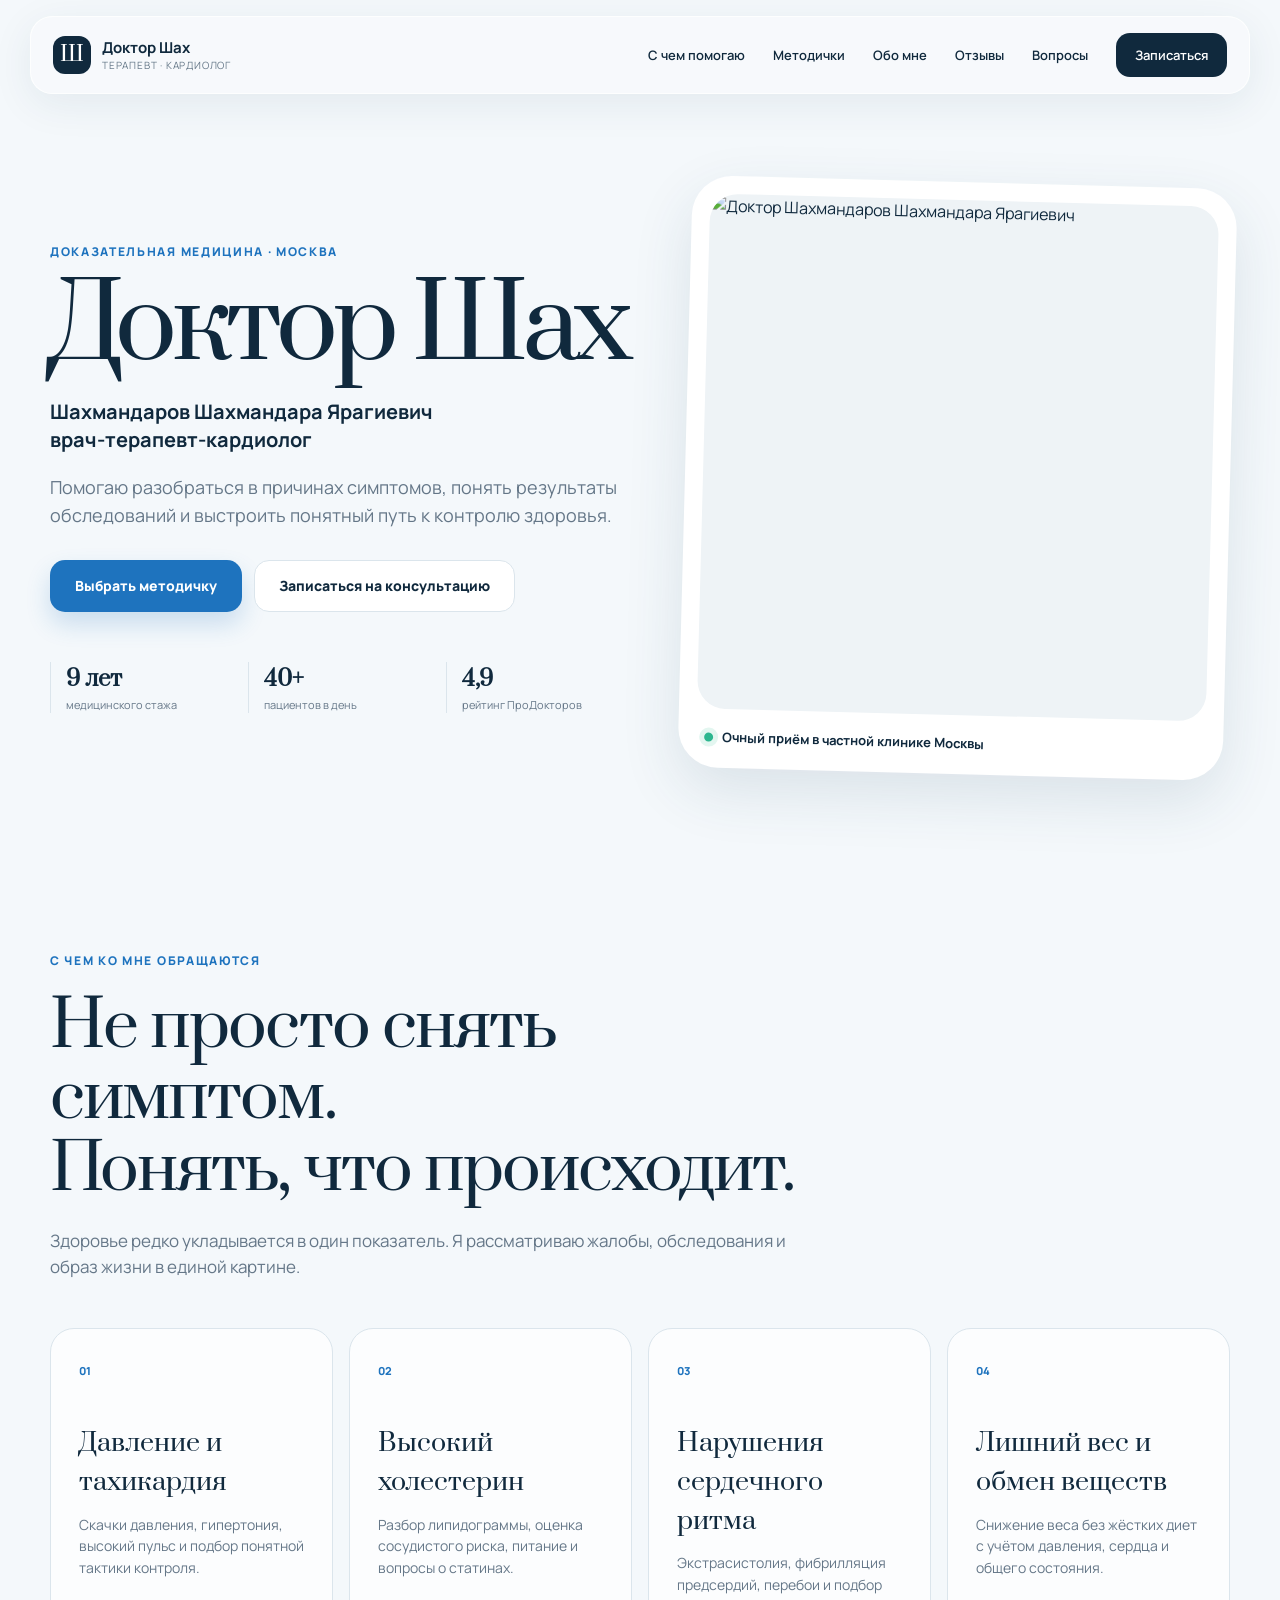
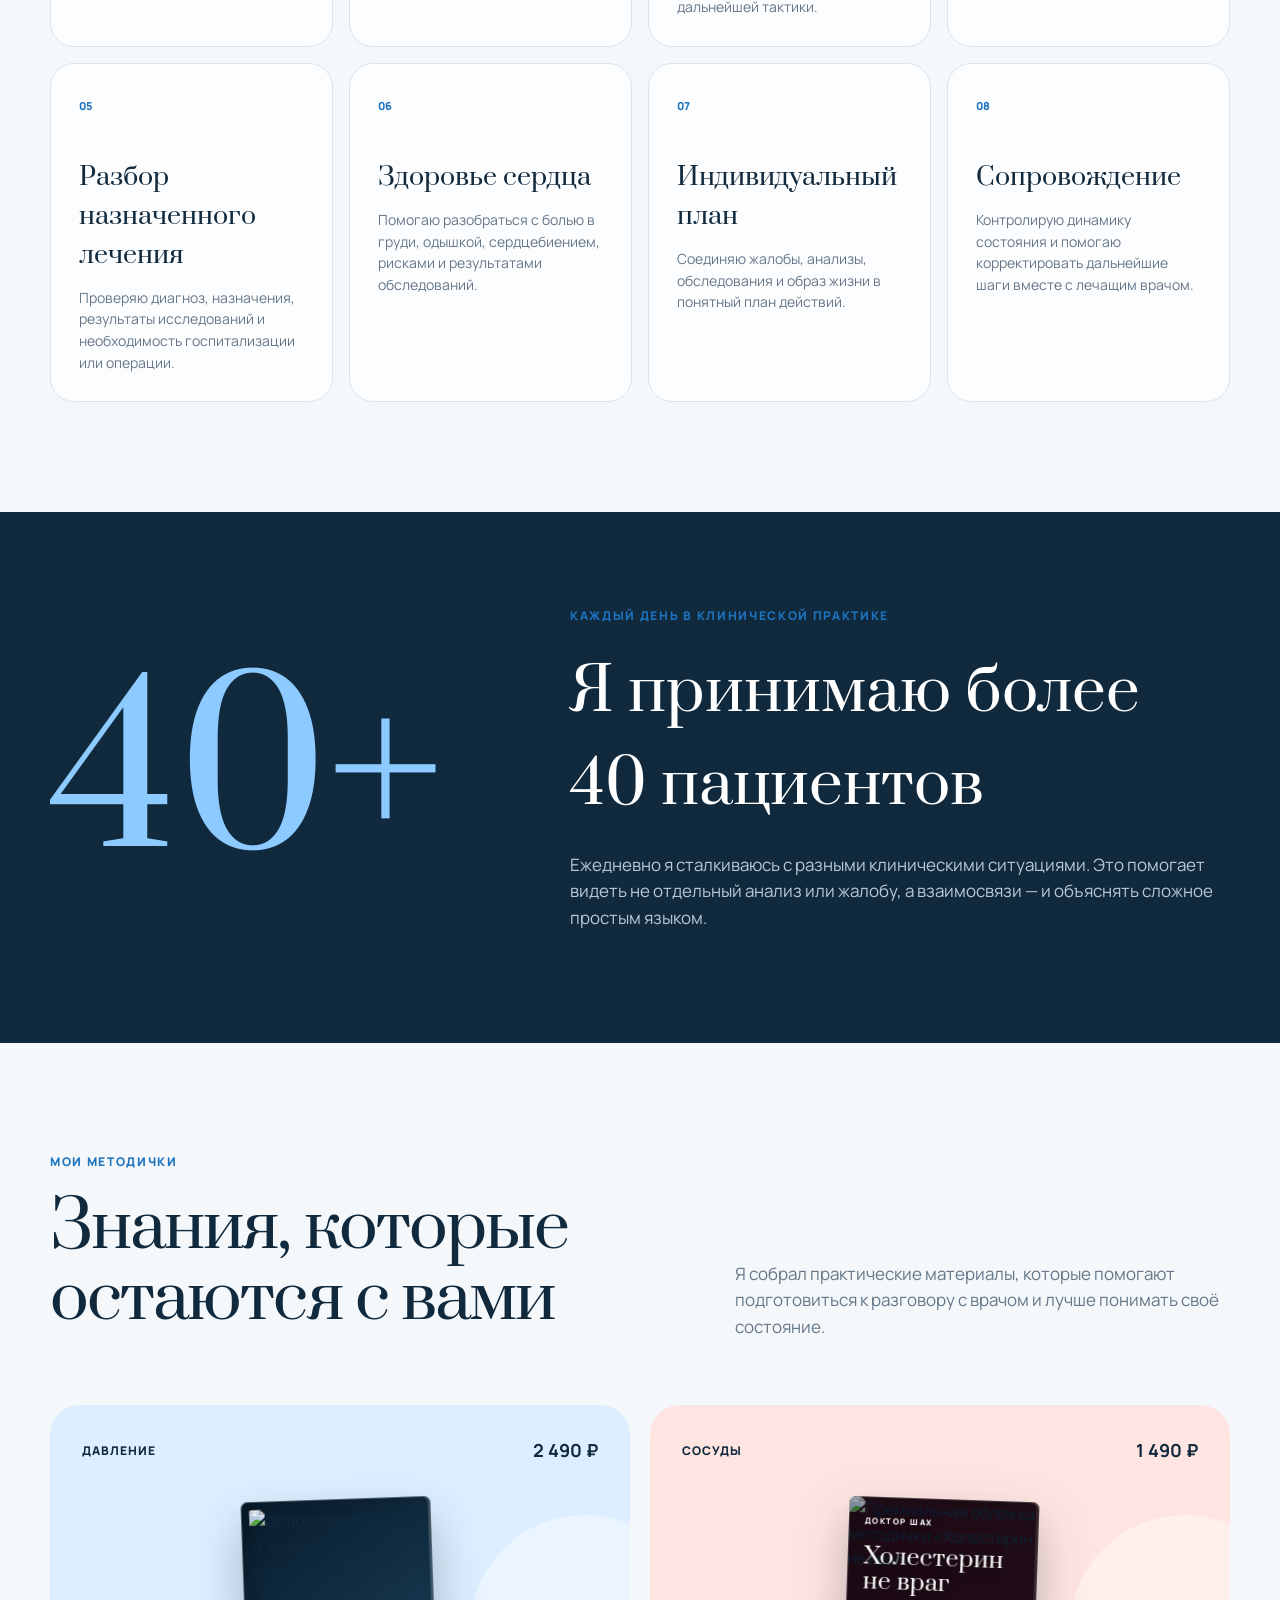
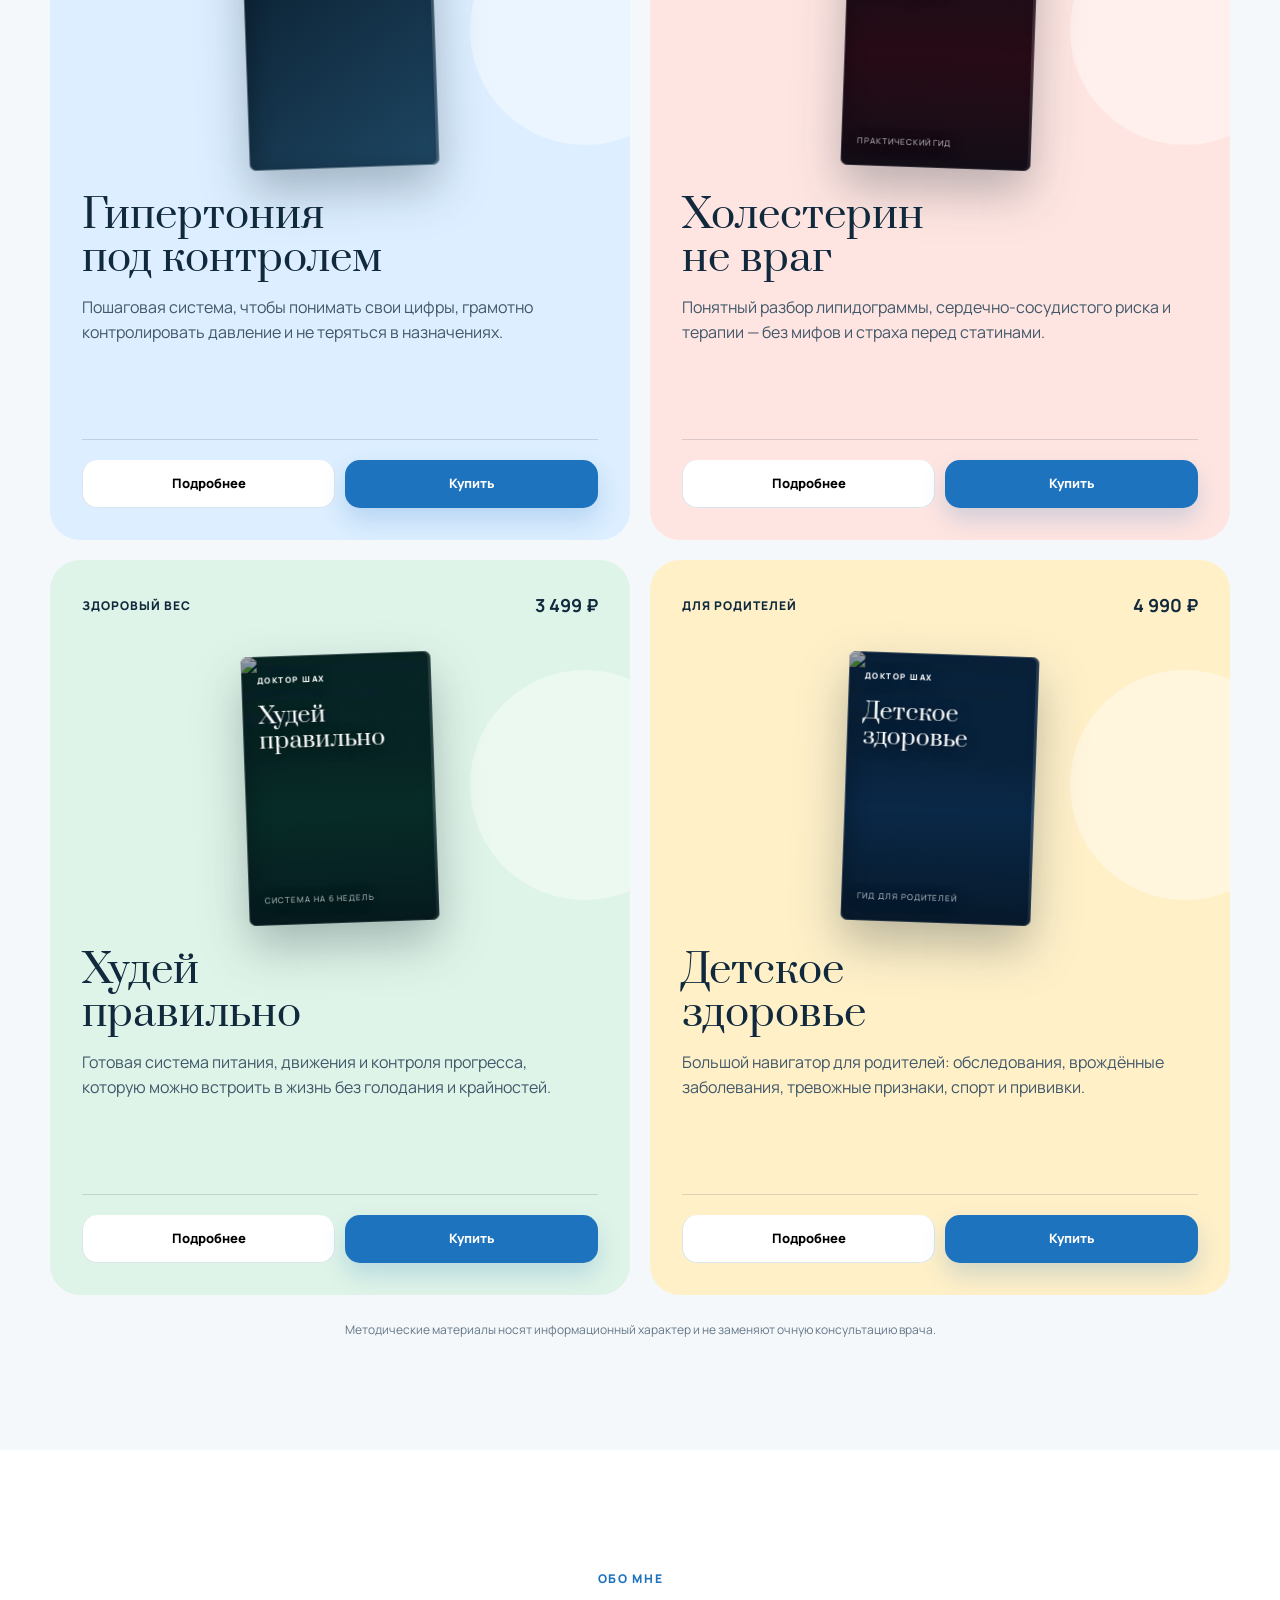
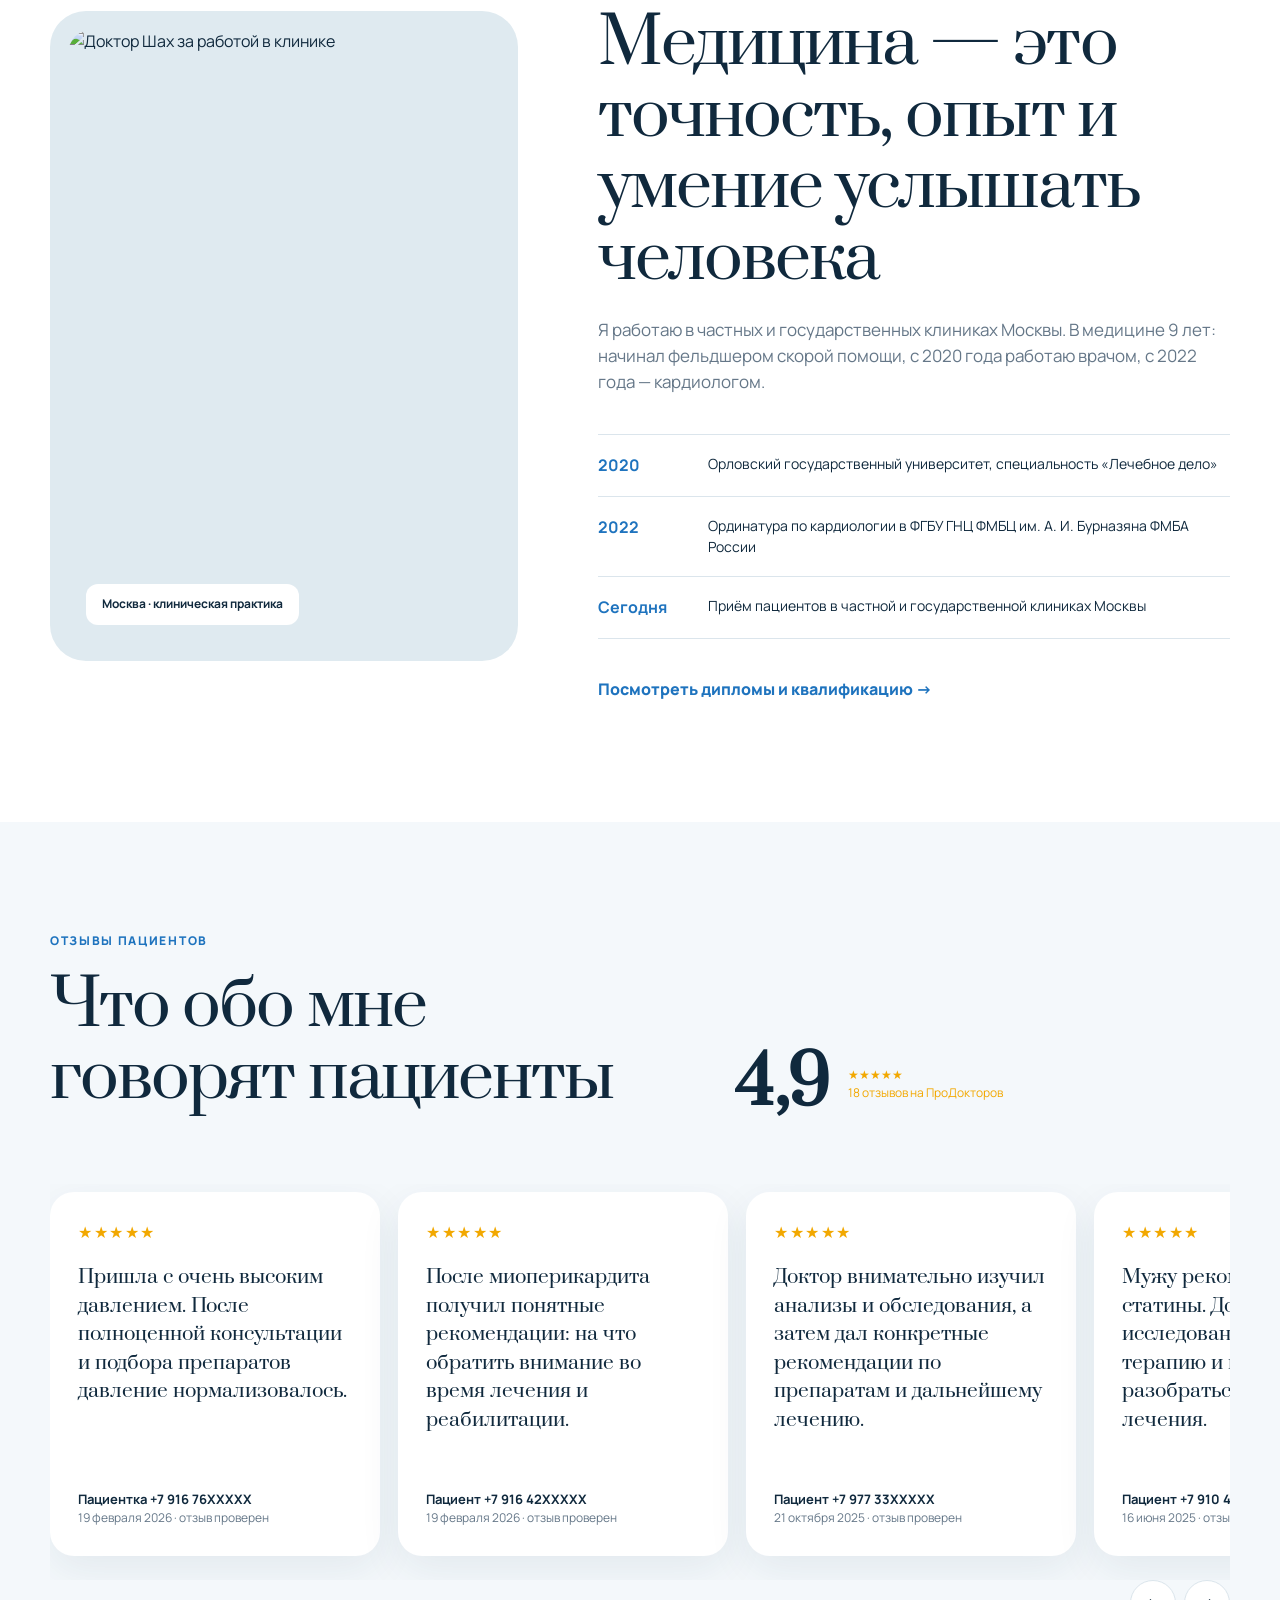
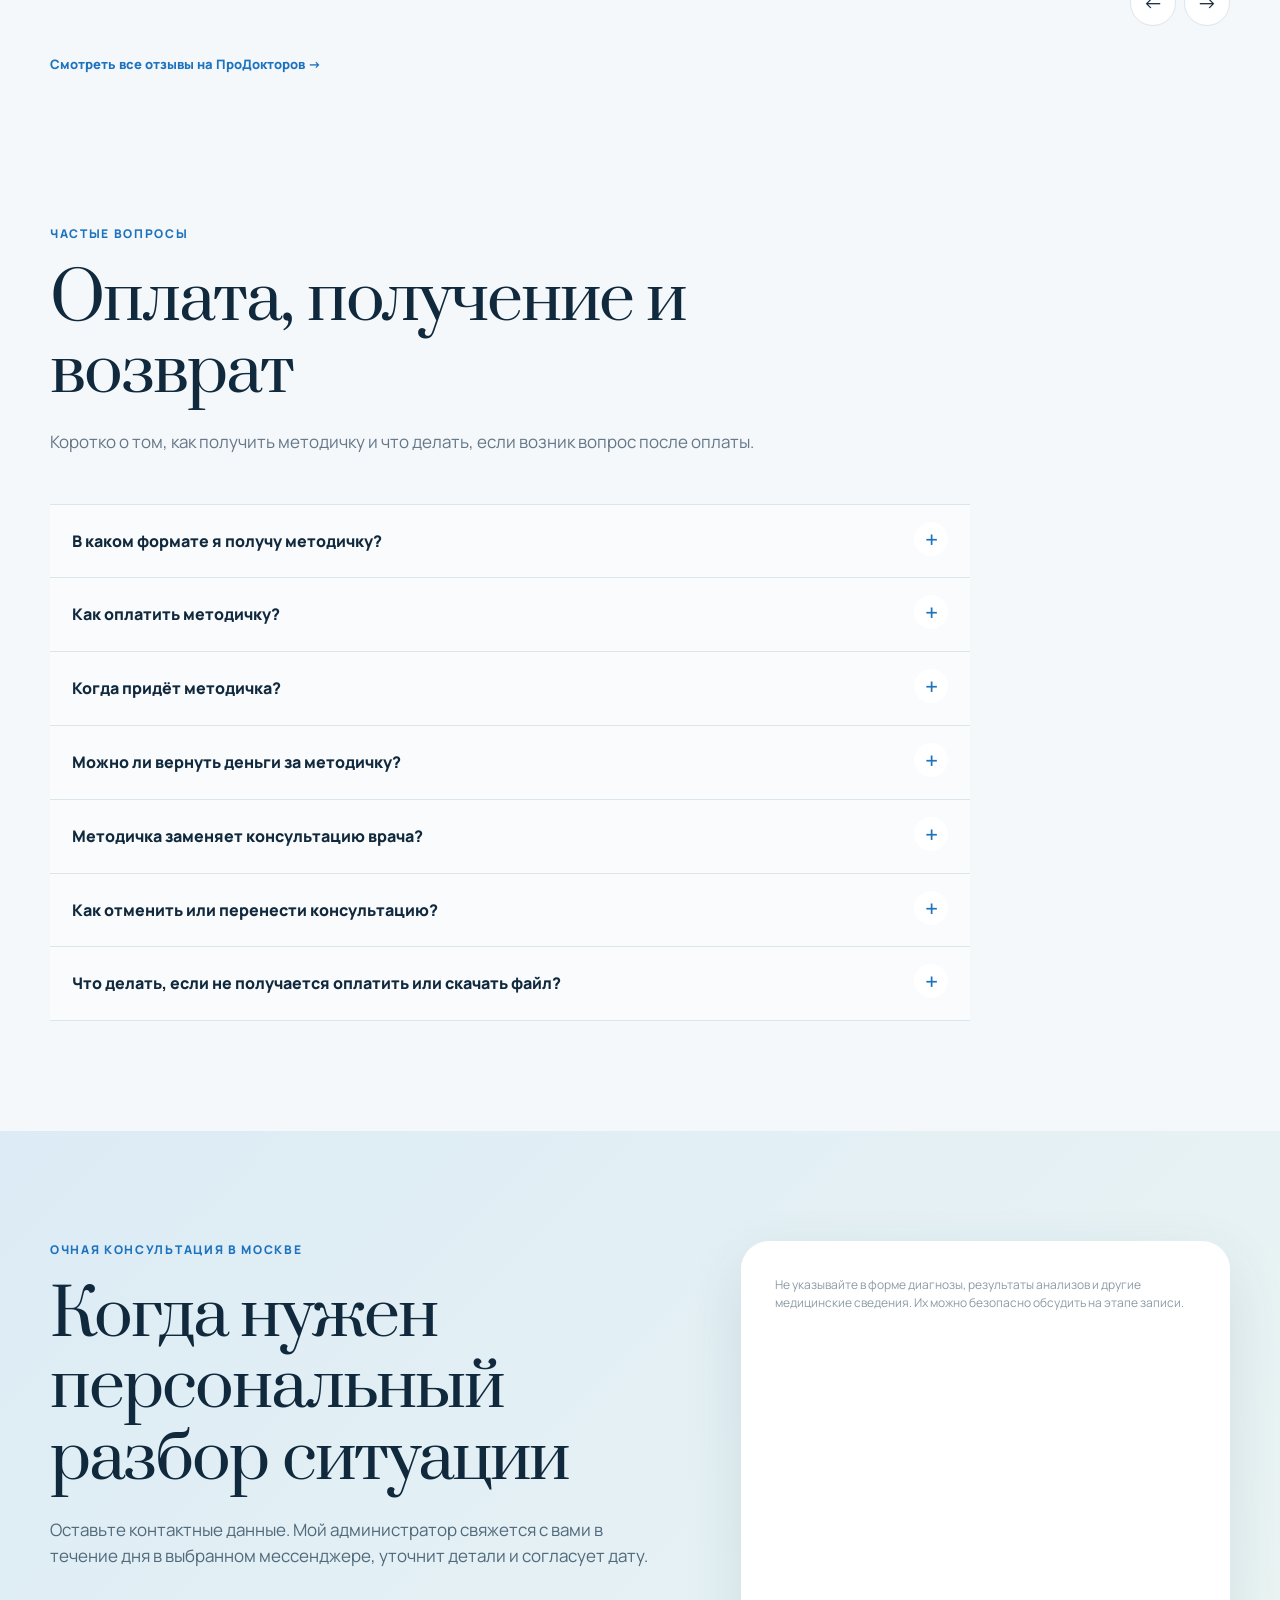
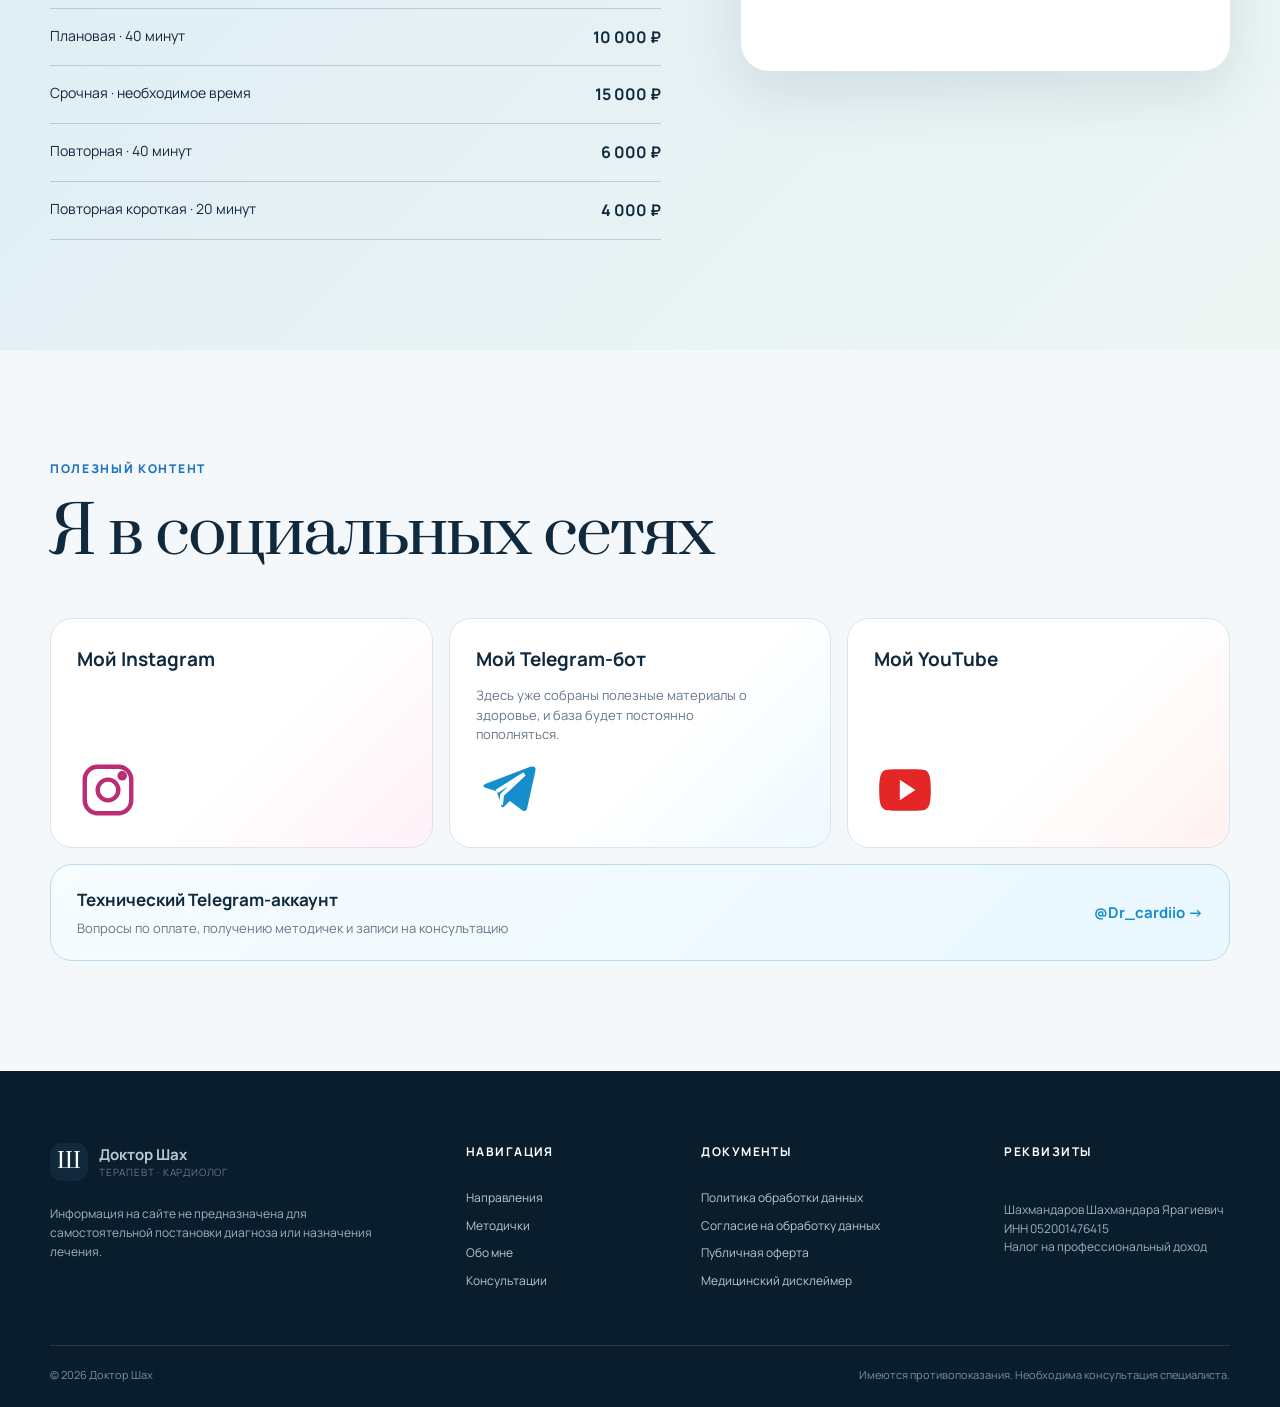
==== index.html @ 03ba64e7 "Публикация сайта Доктора Шаха" ====
<!doctype html>
<html lang="ru">
<head>
  <meta charset="utf-8">
  <meta name="viewport" content="width=device-width, initial-scale=1">
  <meta name="description" content="Доктор Шах — врач-терапевт-кардиолог. Очные консультации в Москве и практические методички о давлении, холестерине, снижении веса и детском здоровье.">
  <meta property="og:type" content="website">
  <meta property="og:locale" content="ru_RU">
  <meta property="og:site_name" content="Доктор Шах">
  <meta property="og:title" content="Доктор Шах — терапевт-кардиолог">
  <meta property="og:description" content="Очные консультации в Москве и практические методички о давлении, холестерине, снижении веса и детском здоровье.">
  <meta property="og:url" content="https://doktor-shah.tsvetkooooov.chatgpt.site/">
  <meta property="og:image" content="https://doktor-shah.tsvetkooooov.chatgpt.site/assets/og-doctor-shah.jpg">
  <meta property="og:image:width" content="1200">
  <meta property="og:image:height" content="630">
  <meta property="og:image:alt" content="Доктор Шах — врач-терапевт-кардиолог">
  <meta name="twitter:card" content="summary_large_image">
  <meta name="twitter:title" content="Доктор Шах — терапевт-кардиолог">
  <meta name="twitter:description" content="Очные консультации в Москве и практические методички о здоровье сердца.">
  <meta name="twitter:image" content="https://doktor-shah.tsvetkooooov.chatgpt.site/assets/og-doctor-shah.jpg">
  <title>Доктор Шах — врач-терапевт-кардиолог</title>
  <link rel="preconnect" href="https://fonts.googleapis.com">
  <link rel="preconnect" href="https://fonts.gstatic.com" crossorigin>
  <link href="https://fonts.googleapis.com/css2?family=Manrope:wght@400;500;600;700;800&family=Prata&display=swap" rel="stylesheet">
  <link rel="stylesheet" href="styles.css">
</head>
<body>
  <header class="site-header">
    <a class="brand" href="#top" aria-label="Доктор Шах — на главную">
      <span class="brand-mark">Ш</span>
      <span><b>Доктор Шах</b><small>терапевт · кардиолог</small></span>
    </a>
    <button class="menu-button" type="button" aria-expanded="false" aria-controls="main-nav">Меню</button>
    <nav id="main-nav" class="main-nav">
      <a href="#help">С чем помогаю</a>
      <a href="#guides">Методички</a>
      <a href="#about">Обо мне</a>
      <a href="#reviews">Отзывы</a>
      <a href="#faq">Вопросы</a>
      <a class="nav-cta" href="#consultation">Записаться</a>
    </nav>
  </header>

  <main id="top">
    <section class="hero section-shell">
      <div class="hero-copy reveal">
        <p class="eyebrow">Доказательная медицина · Москва</p>
        <h1>Доктор Шах</h1>
        <p class="hero-role">Шахмандаров Шахмандара Ярагиевич<br>врач-терапевт-кардиолог</p>
        <p class="hero-lead">Помогаю разобраться в причинах симптомов, понять результаты обследований и выстроить понятный путь к контролю здоровья.</p>
        <div class="hero-actions">
          <a class="button button-primary" href="#guides">Выбрать методичку</a>
          <a class="button button-secondary" href="#consultation">Записаться на консультацию</a>
        </div>
        <div class="trust-row" aria-label="Опыт и отзывы">
          <div><strong>9 лет</strong><span>медицинского стажа</span></div>
          <div><strong>40+</strong><span>пациентов в день</span></div>
          <div><strong>4,9</strong><span>рейтинг ПроДокторов</span></div>
        </div>
      </div>
      <div class="hero-visual reveal">
        <div class="portrait-card">
          <img class="portrait-photo" src="assets/shah-hero.jpg" alt="Доктор Шахмандаров Шахмандара Ярагиевич">
          <div class="portrait-note"><i></i> Очный приём в частной клинике Москвы</div>
        </div>
      </div>
    </section>

    <section id="help" class="section section-shell">
      <div class="section-heading reveal">
        <p class="eyebrow">С чем ко мне обращаются</p>
        <h2>Не просто снять симптом.<br>Понять, что происходит.</h2>
        <p>Здоровье редко укладывается в один показатель. Я рассматриваю жалобы, обследования и образ жизни в единой картине.</p>
      </div>
      <div class="issue-grid">
        <article class="issue-card reveal"><span>01</span><h3>Давление и тахикардия</h3><p>Скачки давления, гипертония, высокий пульс и подбор понятной тактики контроля.</p></article>
        <article class="issue-card reveal"><span>02</span><h3>Высокий холестерин</h3><p>Разбор липидограммы, оценка сосудистого риска, питание и вопросы о статинах.</p></article>
        <article class="issue-card reveal"><span>03</span><h3>Нарушения сердечного ритма</h3><p>Экстрасистолия, фибрилляция предсердий, перебои и подбор дальнейшей тактики.</p></article>
        <article class="issue-card reveal"><span>04</span><h3>Лишний вес и обмен веществ</h3><p>Снижение веса без жёстких диет с учётом давления, сердца и общего состояния.</p></article>
        <article class="issue-card reveal"><span>05</span><h3>Разбор назначенного лечения</h3><p>Проверяю диагноз, назначения, результаты исследований и необходимость госпитализации или операции.</p></article>
        <article class="issue-card reveal"><span>06</span><h3>Здоровье сердца</h3><p>Помогаю разобраться с болью в груди, одышкой, сердцебиением, рисками и результатами обследований.</p></article>
        <article class="issue-card reveal"><span>07</span><h3>Индивидуальный план</h3><p>Соединяю жалобы, анализы, обследования и образ жизни в понятный план действий.</p></article>
        <article class="issue-card reveal"><span>08</span><h3>Сопровождение</h3><p>Контролирую динамику состояния и помогаю корректировать дальнейшие шаги вместе с лечащим врачом.</p></article>
      </div>
    </section>

    <section class="principle-section">
      <div class="section-shell principle-grid">
        <div class="principle-number reveal">40+</div>
        <div class="reveal"><p class="eyebrow">Каждый день в клинической практике</p><h2>Я принимаю более 40 пациентов</h2><p>Ежедневно я сталкиваюсь с разными клиническими ситуациями. Это помогает видеть не отдельный анализ или жалобу, а взаимосвязи — и объяснять сложное простым языком.</p></div>
      </div>
    </section>

    <section id="guides" class="section section-shell">
      <div class="section-heading split-heading reveal">
        <div><p class="eyebrow">Мои методички</p><h2>Знания, которые остаются с вами</h2></div>
        <p>Я собрал практические материалы, которые помогают подготовиться к разговору с врачом и лучше понимать своё состояние.</p>
      </div>
      <div class="guide-grid">
        <article class="guide-card guide-blue reveal">
          <div class="guide-top"><span>Давление</span><b>2 490 ₽</b></div>
          <div class="guide-cover guide-cover-classic"><img src="assets/hypertension.jpg" alt="Обложка методички «Гипертония под контролем»"></div>
          <h3>Гипертония<br>под контролем</h3>
          <p>Пошаговая система, чтобы понимать свои цифры, грамотно контролировать давление и не теряться в назначениях.</p>
          <div class="guide-actions"><button class="button button-secondary guide-details" type="button" data-guide="hypertension" data-track="guide_details_hypertension">Подробнее</button><a class="button button-primary" href="https://doctorshakh.ru/hypertension" target="_blank" rel="noopener" data-track="guide_buy_hypertension">Купить</a></div>
        </article>
        <article class="guide-card guide-red reveal">
          <div class="guide-top"><span>Сосуды</span><b>1 490 ₽</b></div>
          <div class="guide-cover guide-cover-designed guide-cover-burgundy"><img src="assets/cover-cholesterol.webp" alt="Премиальная обложка методички «Холестерин не враг»"><div class="guide-cover-copy"><span>Доктор Шах</span><h4>Холестерин<br>не враг</h4><small>Практический гид</small></div></div>
          <h3>Холестерин<br>не враг</h3>
          <p>Понятный разбор липидограммы, сердечно-сосудистого риска и терапии — без мифов и страха перед статинами.</p>
          <div class="guide-actions"><button class="button button-secondary guide-details" type="button" data-guide="cholesterol" data-track="guide_details_cholesterol">Подробнее</button><a class="button button-primary" href="https://doctorshakh.ru/cholesterol" target="_blank" rel="noopener" data-track="guide_buy_cholesterol">Купить</a></div>
        </article>
        <article class="guide-card guide-green reveal">
          <div class="guide-top"><span>Здоровый вес</span><b>3 499 ₽</b></div>
          <div class="guide-cover guide-cover-designed guide-cover-forest"><img src="assets/cover-weight.webp" alt="Премиальная обложка методички «Худей правильно»"><div class="guide-cover-copy"><span>Доктор Шах</span><h4>Худей<br>правильно</h4><small>Система на 6 недель</small></div></div>
          <h3>Худей<br>правильно</h3>
          <p>Готовая система питания, движения и контроля прогресса, которую можно встроить в жизнь без голодания и крайностей.</p>
          <div class="guide-actions"><button class="button button-secondary guide-details" type="button" data-guide="weight" data-track="guide_details_weight">Подробнее</button><a class="button button-primary" href="https://doctorshakh.ru/hudey-pravilno" target="_blank" rel="noopener" data-track="guide_buy_weight">Купить</a></div>
        </article>
        <article class="guide-card guide-yellow reveal">
          <div class="guide-top"><span>Для родителей</span><b>4 990 ₽</b></div>
          <div class="guide-cover guide-cover-designed guide-cover-navy"><img src="assets/cover-children.webp" alt="Премиальная обложка методички «Детское здоровье»"><div class="guide-cover-copy"><span>Доктор Шах</span><h4>Детское<br>здоровье</h4><small>Гид для родителей</small></div></div>
          <h3>Детское<br>здоровье</h3>
          <p>Большой навигатор для родителей: обследования, врождённые заболевания, тревожные признаки, спорт и прививки.</p>
          <div class="guide-actions"><button class="button button-secondary guide-details" type="button" data-guide="children" data-track="guide_details_children">Подробнее</button><a class="button button-primary" href="https://doctorshakh.ru/detskaya-metodichka" target="_blank" rel="noopener" data-track="guide_buy_children">Купить</a></div>
        </article>
      </div>
      <p class="medical-note">Методические материалы носят информационный характер и не заменяют очную консультацию врача.</p>
    </section>

    <section id="about" class="about-section">
      <div class="section-shell about-grid">
        <div class="about-photo reveal"><img src="assets/shah-clinic.jpg" alt="Доктор Шах за работой в клинике"><span>Москва · клиническая практика</span></div>
        <div class="about-copy reveal">
          <p class="eyebrow">Обо мне</p>
          <h2>Медицина — это точность, опыт и умение услышать человека</h2>
          <p>Я работаю в частных и государственных клиниках Москвы. В медицине 9 лет: начинал фельдшером скорой помощи, с 2020 года работаю врачом, с 2022 года — кардиологом.</p>
          <div class="timeline">
            <div><b>2020</b><span>Орловский государственный университет, специальность «Лечебное дело»</span></div>
            <div><b>2022</b><span>Ординатура по кардиологии в ФГБУ ГНЦ ФМБЦ им. А. И. Бурназяна ФМБА России</span></div>
            <div><b>Сегодня</b><span>Приём пациентов в частной и государственной клиниках Москвы</span></div>
          </div>
          <button class="text-button" type="button" data-open="credentials">Посмотреть дипломы и квалификацию →</button>
        </div>
      </div>
    </section>

    <section id="reviews" class="section section-shell">
      <div class="section-heading split-heading reveal">
        <div><p class="eyebrow">Отзывы пациентов</p><h2>Что обо мне говорят пациенты</h2></div>
        <div class="rating"><strong>4,9</strong><span>★★★★★<br>18 отзывов на ПроДокторов</span></div>
      </div>
      <div class="review-carousel reveal" aria-label="Отзывы пациентов">
        <div class="review-track" id="review-track">
          <article class="review-card"><div>★★★★★</div><p>Пришла с очень высоким давлением. После полноценной консультации и подбора препаратов давление нормализовалось.</p><strong>Пациентка +7 916 76XXXXX</strong><span>19 февраля 2026 · отзыв проверен</span></article>
          <article class="review-card"><div>★★★★★</div><p>После миоперикардита получил понятные рекомендации: на что обратить внимание во время лечения и реабилитации.</p><strong>Пациент +7 916 42XXXXX</strong><span>19 февраля 2026 · отзыв проверен</span></article>
          <article class="review-card"><div>★★★★★</div><p>Доктор внимательно изучил анализы и обследования, а затем дал конкретные рекомендации по препаратам и дальнейшему лечению.</p><strong>Пациент +7 977 33XXXXX</strong><span>21 октября 2025 · отзыв проверен</span></article>
          <article class="review-card"><div>★★★★★</div><p>Мужу рекомендовали статины. Доктор изучил исследования, подобрал терапию и помог спокойно разобраться в пользе лечения.</p><strong>Пациент +7 910 48XXXXX</strong><span>16 июня 2025 · отзыв родственника</span></article>
          <article class="review-card"><div>★★★★★</div><p>Обратилась с жалобами. После изучения анамнеза и обследований доктор исключил кардиологическую причину и не назначил лишнего.</p><strong>Пациентка +7 910 46XXXXX</strong><span>20 мая 2025 · отзыв проверен</span></article>
          <article class="review-card"><div>★★★★★</div><p>После тяжёлой пневмонии мама пришла на кардиологический контроль. Доктор внимательно выслушал, осмотрел и назначил необходимые анализы.</p><strong>Пациент +7 916 48XXXXX</strong><span>8 апреля 2025 · отзыв родственника</span></article>
          <article class="review-card"><div>★★★★★</div><p>Давление повышалось вторую неделю. После приёма появились понятный план обследования, лечение и мотивация серьёзно заняться образом жизни.</p><strong>Пациентка +7 928 56XXXXX</strong><span>12 марта 2025 · отзыв проверен</span></article>
          <article class="review-card"><div>★★★★★</div><p>Регулярно наблюдается у доктора: он внимательно сравнивает результаты анализов и обследований и корректирует лечение по динамике.</p><strong>Пациентка +7 925 31XXXXX</strong><span>6 марта 2025 · отзыв проверен</span></article>
          <article class="review-card"><div>★★★★★</div><p>Пришла за вторым мнением по врождённой патологии сердца. После приёма решила продолжить наблюдение именно у доктора.</p><strong>Пациентка +7 915 44XXXXX</strong><span>2 марта 2025 · отзыв проверен</span></article>
          <article class="review-card"><div>★★★★★</div><p>Доктор простыми словами объяснил причину заболевания, ответил на вопросы и составил план дополнительных обследований.</p><strong>Пациентка +7 988 26XXXXX</strong><span>28 февраля 2025 · отзыв проверен</span></article>
          <article class="review-card"><div>★★★★★</div><p>После стационара подробно разобрал все препараты мамы, возможные осложнения и варианты замены, а также сразу оценил ЭКГ.</p><strong>Пациент +7 965 99XXXXX</strong><span>12 февраля 2025 · отзыв родственника</span></article>
          <article class="review-card"><div>★★★★★</div><p>Отцу долго не могли подобрать терапию от высокого давления. За несколько приёмов лечение скорректировали, состояние улучшилось.</p><strong>Пациент +7 964 05XXXXX</strong><span>6 февраля 2025 · отзыв родственника</span></article>
          <article class="review-card"><div>★★★★★</div><p>У 18-летнего сына врождённый порок клапана. Доктор понял, что наблюдения уже недостаточно, и вовремя направил к кардиохирургу.</p><strong>Пациент +7 926 96XXXXX</strong><span>21 января 2025 · отзыв родственника</span></article>
          <article class="review-card"><div>★★★★★</div><p>Перед госпитализацией доктор внимательно выслушал, назначил необходимые анализы и помог оперативно решить вопрос по здоровью.</p><strong>Пациентка +7 967 28XXXXX</strong><span>19 января 2025 · отзыв проверен</span></article>
          <article class="review-card"><div>★★★★★</div><p>Перед операцией отца доктор назначил дообследования, скорректировал лечение и после результатов дал кардиологическое заключение.</p><strong>Пациент +7 917 50XXXXX</strong><span>14 января 2025 · отзыв родственника</span></article>
          <article class="review-card"><div>★★★★★</div><p>При врождённом пороке сердца доктор провёл полный осмотр и направил к аритмологу в стационар. Пациентка решила наблюдаться у него дальше.</p><strong>Пациентка +7 928 58XXXXX</strong><span>10 января 2024 · отзыв проверен</span></article>
        </div>
        <div class="review-controls"><button type="button" data-review-prev aria-label="Предыдущий отзыв">←</button><button type="button" data-review-next aria-label="Следующий отзыв">→</button></div>
      </div>
      <a class="source-link" href="https://prodoctorov.ru/moskva/vrach/1017496-shahmandarov/otzivi/" target="_blank" rel="noopener">Смотреть все отзывы на ПроДокторов →</a>
    </section>

    <section id="faq" class="section section-shell faq-section">
      <div class="section-heading reveal">
        <p class="eyebrow">Частые вопросы</p>
        <h2>Оплата, получение и возврат</h2>
        <p>Коротко о том, как получить методичку и что делать, если возник вопрос после оплаты.</p>
      </div>
      <div class="faq-list reveal">
        <details><summary>В каком формате я получу методичку?</summary><p>В электронном формате PDF. Её можно открыть на телефоне, планшете или компьютере и сохранить для личного использования.</p></details>
        <details><summary>Как оплатить методичку?</summary><p>Нажмите «Купить» у нужной методички. Откроется защищённая страница оплаты, где будут показаны доступные способы. Итоговая цена всегда видна до подтверждения платежа.</p></details>
        <details><summary>Когда придёт методичка?</summary><p>После подтверждения оплаты методичка придёт вам в Telegram. Если материал не пришёл или не открывается, напишите в <a href="https://t.me/Dr_cardiio" target="_blank" rel="noopener">технический Telegram-аккаунт</a>. Контакт также указан ниже.</p></details>
        <details><summary>Можно ли вернуть деньги за методичку?</summary><p>Если доступ не предоставлен, файл имеет технический недостаток или платёж прошёл повторно, напишите в <a href="https://t.me/Dr_cardiio" target="_blank" rel="noopener">технический Telegram-аккаунт</a>. Обращение рассмотрят по закону и при необходимости повторно предоставят исправный файл либо оформят возврат. Покупка методички не ограничивает ваши законные права потребителя.</p></details>
        <details><summary>Методичка заменяет консультацию врача?</summary><p>Нет. Это информационно-образовательный материал, а не индивидуальная диагностика или назначение лечения. Если есть симптомы, диагноз или вопросы по терапии, нужен персональный приём врача.</p></details>
        <details><summary>Как отменить или перенести консультацию?</summary><p>Сообщите об этом администратору как можно раньше. Условия переноса и возврата оплаты зависят от правил частной клиники, в которой проходит приём, и сообщаются до записи.</p></details>
        <details><summary>Что делать, если не получается оплатить или скачать файл?</summary><p>Напишите в <a href="https://t.me/Dr_cardiio" target="_blank" rel="noopener">технический Telegram-аккаунт</a> и укажите название методички, дату и способ оплаты. Не отправляйте в сообщении полные реквизиты банковской карты.</p></details>
      </div>
    </section>

    <section id="consultation" class="consultation-section">
      <div class="section-shell consultation-grid">
        <div class="consultation-copy reveal">
          <p class="eyebrow">Очная консультация в Москве</p>
          <h2>Когда нужен персональный разбор ситуации</h2>
          <p>Оставьте контактные данные. Мой администратор свяжется с вами в течение дня в выбранном мессенджере, уточнит детали и согласует дату.</p>
          <div class="consult-types">
            <div><span>Плановая · 40 минут</span><b>10 000 ₽</b></div>
            <div><span>Срочная · необходимое время</span><b>15 000 ₽</b></div>
            <div><span>Повторная · 40 минут</span><b>6 000 ₽</b></div>
            <div><span>Повторная короткая · 20 минут</span><b>4 000 ₽</b></div>
          </div>
        </div>
        <div class="consultation-widget reveal" aria-label="Форма записи на консультацию">
          <script id="d61265f101347f93ce02ce5ed26661bc8177c53f" src="https://doctorshakh.ru/pl/lite/widget/script?id=1672405"></script>
          <noscript>Для отправки заявки включите JavaScript в браузере или напишите в Telegram.</noscript>
          <p class="consultation-note">Не указывайте в форме диагнозы, результаты анализов и другие медицинские сведения. Их можно безопасно обсудить на этапе записи.</p>
        </div>
      </div>
    </section>

    <section class="social-section section-shell">
      <div class="section-heading reveal"><p class="eyebrow">Полезный контент</p><h2>Я в социальных сетях</h2></div>
      <div class="social-grid">
        <a class="social-card instagram" href="https://instagram.com/dr.cardiio" target="_blank" rel="noopener" data-track="social_instagram"><b>Мой Instagram</b><svg viewBox="0 0 24 24" aria-hidden="true"><rect x="3" y="3" width="18" height="18" rx="5"></rect><circle cx="12" cy="12" r="4"></circle><circle cx="17.5" cy="6.5" r="1"></circle></svg></a>
        <a class="social-card telegram" href="https://t.me/drcardiio_bot" target="_blank" rel="noopener" data-track="social_telegram"><b>Мой Telegram-бот</b><span>Здесь уже собраны полезные материалы о здоровье, и база будет постоянно пополняться.</span><svg viewBox="0 0 24 24" aria-hidden="true"><path d="M21 3 3.8 9.6c-1.2.5-1.2 1.2-.2 1.5l4.4 1.4 1.7 5.2c.2.7.1 1 .9 1l2.5-2.4 4.9 3.6c.9.5 1.5.2 1.8-.8L23 4.5C23.3 3.2 22.5 2.6 21 3Z"></path><path class="social-line" d="m8 12.5 10.7-6.7-8.6 8.1-.4 3.8"></path></svg></a>
        <a class="social-card youtube" href="https://youtube.com/@dr.sshakh?si=9bTJuiPWy1UkVcpf" target="_blank" rel="noopener" data-track="social_youtube"><b>Мой YouTube</b><svg viewBox="0 0 24 24" aria-hidden="true"><path d="M22 12c0-3.1-.3-5.1-.7-6-.3-.8-1-1.5-1.8-1.7C18 4 15.8 4 12 4s-6 0-7.5.3C3.7 4.5 3 5.2 2.7 6 2.3 6.9 2 8.9 2 12s.3 5.1.7 6c.3.8 1 1.5 1.8 1.7C6 20 8.2 20 12 20s6 0 7.5-.3c.8-.2 1.5-.9 1.8-1.7.4-.9.7-2.9.7-6Z"></path><path class="social-play" d="m10 8 6 4-6 4Z"></path></svg></a>
      </div>
      <a class="support-contact" href="https://t.me/Dr_cardiio" target="_blank" rel="noopener" data-track="support_telegram"><span><b>Технический Telegram-аккаунт</b><small>Вопросы по оплате, получению методичек и записи на консультацию</small></span><strong>@Dr_cardiio →</strong></a>
    </section>
  </main>

  <footer class="site-footer">
    <div class="section-shell footer-grid">
      <div><a class="brand footer-brand" href="#top"><span class="brand-mark">Ш</span><span><b>Доктор Шах</b><small>терапевт · кардиолог</small></span></a><p>Информация на сайте не предназначена для самостоятельной постановки диагноза или назначения лечения.</p></div>
      <div><h4>Навигация</h4><a href="#help">Направления</a><a href="#guides">Методички</a><a href="#about">Обо мне</a><a href="#consultation">Консультации</a></div>
      <div><h4>Документы</h4><a href="privacy.html">Политика обработки данных</a><a href="consent.html">Согласие на обработку данных</a><a href="offer.html">Публичная оферта</a><a href="disclaimer.html">Медицинский дисклеймер</a></div>
      <div><h4>Реквизиты</h4><p>Шахмандаров Шахмандара Ярагиевич<br>ИНН 052001476415<br>Налог на профессиональный доход</p></div>
    </div>
    <div class="section-shell footer-bottom"><span>© 2026 Доктор Шах</span><span>Имеются противопоказания. Необходима консультация специалиста.</span></div>
  </footer>

  <dialog id="credentials" class="credentials-dialog">
    <button class="dialog-close" type="button" aria-label="Закрыть">×</button>
    <img class="credentials-photo" src="assets/shah-portrait-round.jpg" alt="Доктор Шах">
    <p class="eyebrow">Образование и квалификация</p>
    <h2>Профессиональная подготовка</h2>
    <ul>
      <li><b>Орловский государственный университет</b><span>Лечебное дело, 2020</span></li>
      <li><b>ФГБУ ГНЦ ФМБЦ им. А. И. Бурназяна ФМБА России</b><span>Ординатура по кардиологии, 2022</span></li>
      <li><b>Дополнительное обучение</b><span>Кардиология, сердечная недостаточность, гипертензия при ожирении, нефрология, клиническая диетология, неотложные состояния и ревматология</span></li>
    </ul>
    <p>Фотографии дипломов и удостоверений будут добавлены в галерею после подготовки безопасных веб-копий без персональных номеров.</p>
  </dialog>
  <dialog id="guide-dialog" class="guide-dialog">
    <button class="dialog-close" type="button" aria-label="Закрыть">×</button>
    <p class="eyebrow" id="guide-dialog-meta"></p>
    <h2 id="guide-dialog-title"></h2>
    <p class="guide-dialog-lead" id="guide-dialog-lead"></p>
    <div class="guide-dialog-columns">
      <div><h3>Подойдёт, если</h3><ul id="guide-dialog-for"></ul></div>
      <div><h3>Что внутри</h3><ul id="guide-dialog-list"></ul></div>
    </div>
    <div class="guide-dialog-result"><span>Результат после прочтения</span><p id="guide-dialog-result"></p></div>
    <a id="guide-dialog-buy" class="button button-primary" href="#" target="_blank" rel="noopener">Купить методичку</a>
  </dialog>
  <script src="analytics.js"></script>
  <script src="script.js"></script>
</body>
</html>
---- styles.css ----
:root{--ink:#10293d;--muted:#657788;--paper:#f4f8fb;--white:#fff;--blue:#1e73be;--blue2:#e8f4ff;--green:#238b74;--line:#dbe5ec;--shadow:0 22px 60px rgba(29,70,100,.12);--radius:28px}
*{box-sizing:border-box}
html{scroll-behavior:smooth}
body{margin:0;background:var(--paper);color:var(--ink);font-family:Manrope,Arial,sans-serif;line-height:1.55}
a{color:inherit;text-decoration:none}
button,input,select{font:inherit}
.section-shell{width:min(1180px,calc(100% - 40px));margin-inline:auto}
.site-header{width:min(1220px,calc(100% - 32px));height:78px;margin:16px auto 0;padding:0 22px;display:flex;align-items:center;justify-content:space-between;position:sticky;top:12px;z-index:50;border:1px solid rgba(255,255,255,.78);background:rgba(247,250,252,.86);backdrop-filter:blur(18px);border-radius:22px;box-shadow:0 10px 40px rgba(28,63,88,.08)}
.brand{display:flex;align-items:center;gap:11px}
.brand-mark{width:38px;height:38px;border-radius:12px;background:var(--ink);color:#fff;display:grid;place-items:center;font-family:Prata,serif;font-size:21px}
.brand span:last-child{display:flex;flex-direction:column;line-height:1.15}
.brand b{font-size:15px}
.brand small{font-size:10px;color:var(--muted);margin-top:4px;text-transform:uppercase;letter-spacing:.08em}
.main-nav{display:flex;align-items:center;gap:28px;font-size:13px;font-weight:600}
.main-nav a:hover{color:var(--blue)}
.nav-cta{padding:12px 19px;border-radius:14px;color:#fff!important;background:var(--ink)}
.menu-button{display:none}
.hero{min-height:690px;display:grid;grid-template-columns:1.03fr .97fr;align-items:center;gap:56px;padding-block:88px 68px}
.eyebrow{margin:0 0 20px;color:var(--blue);font-size:12px;font-weight:800;text-transform:uppercase;letter-spacing:.14em}
.hero h1{font-family:Prata,serif;font-size:clamp(62px,8vw,112px);font-weight:400;line-height:.9;letter-spacing:-.055em;margin:0 0 25px}
.hero-role{font-size:20px;font-weight:700;line-height:1.4;margin:0 0 20px}
.hero-lead{max-width:620px;margin:0 0 30px;color:var(--muted);font-size:18px}
.hero-actions{display:flex;gap:12px;flex-wrap:wrap}
.button{min-height:52px;padding:0 24px;border-radius:15px;display:inline-flex;align-items:center;justify-content:center;border:1px solid transparent;font-weight:800;font-size:14px;cursor:pointer}
.button-primary{background:var(--blue);color:#fff;box-shadow:0 12px 24px rgba(30,115,190,.2)}
.button-primary:hover{background:#155e9e;transform:translateY(-1px)}
.button-secondary{background:#fff;border-color:var(--line)}
.button-secondary:hover{border-color:var(--blue);color:var(--blue)}
.trust-row{display:grid;grid-template-columns:repeat(3,1fr);gap:15px;margin-top:50px}
.trust-row div{border-left:1px solid var(--line);padding-left:15px;display:flex;flex-direction:column}
.trust-row strong{font-family:Prata,serif;font-size:22px}
.trust-row span{font-size:11px;color:var(--muted)}
.hero-visual{position:relative}
.portrait-card{position:relative;padding:18px;background:#fff;border-radius:40px;box-shadow:var(--shadow);transform:rotate(1.5deg)}
.portrait-photo{display:block;width:100%;height:515px;object-fit:cover;object-position:center 18%;border-radius:28px;background:#eef3f6}
.portrait-note{padding:18px 8px 3px;font-size:13px;font-weight:700}
.portrait-note i{display:inline-block;width:9px;height:9px;border-radius:50%;background:#2db68f;margin-right:6px;box-shadow:0 0 0 5px rgba(45,182,143,.13)}
.section{padding-block:110px}
.section-heading{max-width:760px;margin-bottom:48px}
.section-heading h2,.about-copy h2,.consultation-copy h2,.credentials-dialog h2{font-family:Prata,serif;font-weight:400;font-size:clamp(38px,5vw,64px);line-height:1.12;letter-spacing:-.03em;margin:0 0 22px}
.section-heading>p:last-child{color:var(--muted);font-size:17px}
.split-heading{max-width:none;display:grid;grid-template-columns:1.1fr .9fr;gap:80px;align-items:end}
.issue-grid{display:grid;grid-template-columns:repeat(3,1fr);gap:16px}
.issue-card{min-height:245px;padding:28px;border:1px solid var(--line);background:rgba(255,255,255,.72);border-radius:24px;transition:.25s}
.issue-card:hover{background:#fff;transform:translateY(-4px);box-shadow:var(--shadow)}
.issue-card>span{font-size:11px;font-weight:800;color:var(--blue)}
.issue-card h3{font-family:Prata,serif;font-size:25px;font-weight:400;margin:42px 0 12px}
.issue-card p{font-size:14px;color:var(--muted);margin:0}
.principle-section{padding:95px 0;background:var(--ink);color:#fff}
.principle-grid{display:grid;grid-template-columns:.8fr 1.2fr;align-items:center;gap:80px}
.principle-number{font-family:Prata,serif;font-size:clamp(110px,17vw,220px);line-height:1;color:#8ccaff}
.principle-grid h2{font-family:Prata,serif;font-size:clamp(36px,5vw,60px);font-weight:400;margin:0 0 20px}
.principle-grid p:last-child{color:#b7c9d5;font-size:17px}
.guide-grid{display:grid;grid-template-columns:repeat(2,1fr);gap:20px}
.guide-card{min-height:510px;padding:32px;border-radius:30px;display:flex;flex-direction:column;overflow:hidden;position:relative}
.guide-card:after{content:"";position:absolute;width:230px;height:230px;border-radius:50%;right:-70px;top:110px;background:rgba(255,255,255,.38)}
.guide-blue{background:#dceeff}
.guide-red{background:#ffe5e1}
.guide-green{background:#dff4e8}
.guide-yellow{background:#fff0c8}
.guide-top{display:flex;justify-content:space-between;align-items:center;font-size:12px;font-weight:800;text-transform:uppercase;letter-spacing:.08em}
.guide-top b{font-size:18px;letter-spacing:0}
.guide-icon{width:95px;height:95px;margin:46px 0 28px;border-radius:28px;background:#fff;display:flex;flex-direction:column;align-items:center;justify-content:center;font-size:28px;font-weight:800;box-shadow:0 12px 30px rgba(40,74,99,.08);position:relative;z-index:2}
.guide-icon span{font-size:14px}
.guide-icon.vessel{color:#d85757}
.guide-icon.weight{color:#208b6e}
.guide-icon.child{color:#ad7a15}
.guide-card h3{font-family:Prata,serif;font-size:40px;font-weight:400;line-height:1.08;margin:0 0 15px;position:relative;z-index:2}
.guide-card p{max-width:500px;margin:0 0 30px;color:#40586a;position:relative;z-index:2}
.guide-card a{margin-top:auto;font-weight:800;font-size:14px;display:flex;justify-content:space-between;align-items:center;border-top:1px solid rgba(16,41,61,.15);padding-top:20px;position:relative;z-index:2}
.guide-card a span{font-size:22px}
.medical-note{text-align:center;color:var(--muted);font-size:12px;margin:26px 0 0}
.about-section{padding-block:120px;background:#fff}
.about-grid{display:grid;grid-template-columns:.85fr 1.15fr;gap:80px;align-items:center}
.about-photo{height:650px;border-radius:36px;background:#dfeaf0;padding:18px;position:relative}
.about-photo img{display:block;width:100%;height:100%;object-fit:cover;object-position:center;border-radius:25px}
.about-photo>span{position:absolute;left:36px;bottom:36px;background:#fff;padding:11px 16px;border-radius:12px;font-weight:700;font-size:12px}
.about-copy>p:not(.eyebrow){color:var(--muted);font-size:17px}
.timeline{margin:38px 0;border-top:1px solid var(--line)}
.timeline div{display:grid;grid-template-columns:90px 1fr;gap:20px;padding:18px 0;border-bottom:1px solid var(--line)}
.timeline b{color:var(--blue)}
.timeline span{font-size:14px}
.text-button{border:0;padding:0;background:none;color:var(--blue);font-weight:800;cursor:pointer}
.rating{display:flex;align-items:center;gap:18px}
.rating strong{font-family:Prata,serif;font-size:66px}
.rating span{font-size:12px;color:#f2a800;line-height:1.5}
.review-carousel{position:relative}
.review-track{display:grid;grid-auto-flow:column;grid-auto-columns:minmax(330px,calc((100% - 36px)/3));gap:18px;overflow-x:auto;scroll-snap-type:x mandatory;scrollbar-width:none;padding:8px 4px 24px}
.review-track::-webkit-scrollbar{display:none}
.review-card{scroll-snap-align:start;padding:28px;background:#fff;border-radius:24px;box-shadow:0 14px 40px rgba(30,63,86,.08);display:flex;flex-direction:column;min-height:330px}
.review-card div{color:#f2a800;letter-spacing:.1em}
.review-card p{font-family:Prata,serif;font-size:19px;line-height:1.5;margin-bottom:26px}
.review-card strong{margin-top:auto;font-size:13px}
.review-card span{color:var(--muted);font-size:12px}
.review-controls{display:flex;justify-content:flex-end;gap:8px}
.review-controls button{width:46px;height:46px;border:1px solid var(--line);border-radius:50%;background:#fff;color:var(--ink);font-size:20px;cursor:pointer;transition:.2s}
.review-controls button:hover{background:var(--ink);color:#fff}
.source-link{display:inline-block;margin-top:28px;color:var(--blue);font-weight:800;font-size:13px}
.faq-section{padding-top:40px}
.faq-list{max-width:920px;border-top:1px solid var(--line)}
.faq-list details{border-bottom:1px solid var(--line);background:rgba(255,255,255,.55)}
.faq-list summary{position:relative;padding:24px 58px 24px 22px;cursor:pointer;list-style:none;font-weight:800;font-size:16px}
.faq-list summary::-webkit-details-marker{display:none}
.faq-list summary:after{content:"+";position:absolute;right:22px;top:17px;width:34px;height:34px;display:grid;place-items:center;border-radius:50%;background:#fff;color:var(--blue);font-size:23px;font-weight:500;transition:.2s}
.faq-list details[open] summary:after{content:"−";background:var(--ink);color:#fff}
.faq-list p{max-width:780px;margin:0;padding:0 58px 24px 22px;color:var(--muted);font-size:14px}
.faq-list p a{color:var(--blue);text-decoration:underline}
.consultation-section{padding-block:110px;background:linear-gradient(135deg,#dcebF5,#edf6f3)}
.consultation-grid{display:grid;grid-template-columns:1fr .8fr;gap:80px;align-items:start}
.consultation-copy>p:not(.eyebrow){color:#50697b;font-size:17px}
.consult-types{margin-top:38px;border-top:1px solid rgba(16,41,61,.18)}
.consult-types div{display:flex;justify-content:space-between;padding:16px 0;border-bottom:1px solid rgba(16,41,61,.18);font-size:14px}
.consult-types b{font-size:16px}
.consultation-widget{min-height:430px;background:#fff;padding:22px;border-radius:28px;box-shadow:var(--shadow);overflow:hidden}
.consultation-widget iframe{display:block;width:100%!important;max-width:100%;border:0}
.consultation-widget noscript,.consultation-note{display:block;margin:13px 12px 0;color:#8b9ba6;font-size:12px;line-height:1.5}
.social-section{padding-block:110px}
.social-grid{display:grid;grid-template-columns:repeat(3,1fr);gap:16px}
.social-grid a{min-height:230px;background:#fff;border:1px solid var(--line);border-radius:22px;padding:26px;display:flex;flex-direction:column;align-items:flex-start;transition:.2s}
.social-grid a:hover:not(.disabled-link){transform:translateY(-3px);border-color:#a8cce8}
.social-grid svg{width:62px;height:62px;margin-top:auto;fill:none;stroke:currentColor;stroke-width:1.7}
.social-grid b{font-size:19px;color:var(--ink)}
.social-grid span{max-width:280px;margin-top:12px;color:var(--muted);font-size:13px;line-height:1.5}
.social-card.instagram{color:#bb2c75;background:linear-gradient(135deg,#fff 55%,#fff0f7)}
.social-card.telegram{color:#168dcc;background:linear-gradient(135deg,#fff 55%,#eef9ff)}
.social-card.youtube{color:#e32626;background:linear-gradient(135deg,#fff 55%,#fff1f1)}
.social-card.telegram svg,.social-card.youtube svg{fill:currentColor;stroke:none}
.social-card.telegram .social-line{fill:none;stroke:#fff;stroke-width:1.5}
.social-card.youtube .social-play{fill:#fff}
.support-contact{margin-top:16px;padding:22px 26px;border:1px solid #b9dcee;border-radius:22px;background:linear-gradient(135deg,#f7fcff,#e9f7ff);display:flex;align-items:center;justify-content:space-between;gap:24px;color:#168dcc;transition:.2s}
.support-contact:hover{transform:translateY(-2px);border-color:#74b9dd}
.support-contact span{display:flex;flex-direction:column;gap:5px}
.support-contact b{color:var(--ink);font-size:17px}
.support-contact small{color:var(--muted);font-size:13px}
.support-contact strong{white-space:nowrap;font-size:15px}
.disabled-link{opacity:.55;cursor:default}
.site-footer{background:#0a1d2d;color:#fff;padding:72px 0 24px}
.footer-grid{display:grid;grid-template-columns:1.6fr .8fr 1.1fr 1fr;gap:55px}
.footer-brand{margin-bottom:24px}
.footer-grid>div:first-child>p,.footer-grid>div:last-child p{color:#9fb2c0;font-size:12px;max-width:330px}
.footer-grid h4{font-size:12px;text-transform:uppercase;letter-spacing:.12em;margin:0 0 18px}
.footer-grid>div:not(:first-child){display:flex;flex-direction:column;gap:9px}
.footer-grid a{font-size:12px;color:#b8c8d3}
.footer-bottom{margin-top:55px;padding-top:20px;border-top:1px solid rgba(255,255,255,.12);display:flex;justify-content:space-between;color:#7790a1;font-size:11px}
.credentials-dialog{width:min(700px,calc(100% - 30px));border:0;border-radius:30px;padding:42px;color:var(--ink);box-shadow:0 30px 100px rgba(0,0,0,.3)}
.credentials-dialog::backdrop{background:rgba(6,22,34,.72);backdrop-filter:blur(5px)}
.dialog-close{position:absolute;right:18px;top:14px;border:0;background:#eef3f6;width:38px;height:38px;border-radius:50%;cursor:pointer;font-size:24px}
.credentials-dialog h2{font-size:42px}
.credentials-dialog ul{list-style:none;margin:30px 0;padding:0;border-top:1px solid var(--line)}
.credentials-dialog li{display:flex;flex-direction:column;gap:5px;padding:16px 0;border-bottom:1px solid var(--line)}
.credentials-dialog li span,.credentials-dialog>p:last-child{color:var(--muted);font-size:13px}
.credentials-photo{float:right;width:104px;height:104px;object-fit:cover;border-radius:50%;margin:8px 0 18px 28px;box-shadow:0 12px 30px rgba(23,48,68,.16)}
.reveal{opacity:0;transform:translateY(20px);transition:opacity .65s ease,transform .65s ease}
.reveal.visible{opacity:1;transform:none}
@media (max-width:900px){.site-header{height:68px}
.menu-button{display:block;border:0;background:var(--ink);color:#fff;border-radius:12px;padding:10px 14px}
.main-nav{display:none;position:absolute;top:76px;left:0;right:0;padding:20px;background:#fff;border-radius:20px;box-shadow:var(--shadow);flex-direction:column;align-items:stretch}
.main-nav.open{display:flex}
.hero{grid-template-columns:1fr;padding-top:65px}
.hero-visual{max-width:590px}
.issue-grid{grid-template-columns:repeat(2,1fr)}
.principle-grid,.about-grid,.consultation-grid{grid-template-columns:1fr}
.split-heading{grid-template-columns:1fr;gap:20px}
.footer-grid{grid-template-columns:repeat(2,1fr)}
}
@media (max-width:620px){.section-shell{width:min(100% - 28px,1180px)}
.hero{padding-block:55px}
.hero h1{font-size:61px}
.hero-role{font-size:16px}
.hero-lead{font-size:15px}
.hero-actions{flex-direction:column}
.hero-actions .button{width:100%}
.trust-row{grid-template-columns:1fr;margin-top:34px}
.portrait-photo{height:440px}
.section{padding-block:80px}
.section-heading h2,.about-copy h2,.consultation-copy h2{font-size:38px}
.issue-grid,.guide-grid,.social-grid{grid-template-columns:1fr}
.issue-card{min-height:210px}
.principle-section{padding-block:75px}
.principle-grid{gap:20px}
.guide-card{min-height:480px}
.about-section{padding-block:80px}
.about-photo{height:460px}
.consultation-grid{gap:40px}
.consultation-widget{padding:12px;min-height:460px}
.support-contact{align-items:flex-start;flex-direction:column;gap:14px}
.footer-grid{grid-template-columns:1fr}
.footer-bottom{flex-direction:column;gap:8px}
}

/* Product showcase and expanded medical directions */
section[id]{scroll-margin-top:105px}
@media (min-width:901px){.issue-grid{grid-template-columns:repeat(4,1fr)}}
.guide-card{min-height:735px}
.guide-cover{width:190px;aspect-ratio:.707;margin:34px auto 26px;position:relative;z-index:2;transform:rotate(-2deg);filter:drop-shadow(0 22px 24px rgba(8,27,42,.28));transition:transform .25s ease;border-radius:7px;overflow:hidden;background:#10293d}
.guide-cover:after{content:"";position:absolute;inset:0;border:1px solid rgba(255,255,255,.28);border-radius:inherit;box-shadow:inset 8px 0 18px rgba(0,0,0,.18),inset -2px 0 rgba(255,255,255,.16);pointer-events:none}
.guide-card:nth-child(even) .guide-cover{transform:rotate(2deg)}
.guide-card:hover .guide-cover{transform:rotate(0) translateY(-4px)}
.guide-cover img{display:block;width:100%;height:100%;object-fit:cover}
.guide-cover-classic{padding:8px;background:linear-gradient(145deg,#081b2b,#1e4662)}
.guide-cover-classic img{border-radius:3px;object-position:top center}
.guide-cover-designed:before{content:"";position:absolute;inset:0;z-index:1;background:linear-gradient(180deg,rgba(5,15,24,.28) 0 38%,rgba(5,15,24,.04) 58%,rgba(5,15,24,.6) 100%)}
.guide-cover-copy{position:absolute;z-index:2;inset:18px 16px;display:flex;flex-direction:column;color:#fff;text-shadow:0 2px 14px rgba(0,0,0,.55)}
.guide-cover-copy span{font-size:8px;text-transform:uppercase;letter-spacing:.18em;font-weight:800}
.guide-cover-copy h4{font-family:Prata,serif;font-weight:400;font-size:23px;line-height:1.06;margin:18px 0 0}
.guide-cover-copy small{font-size:8px;text-transform:uppercase;letter-spacing:.12em;margin-top:auto;color:rgba(255,255,255,.8)}
.guide-cover-burgundy{background:#290b16}
.guide-cover-forest{background:#072d28}
.guide-cover-navy{background:#0a2949}
.guide-actions{margin-top:auto;display:grid;grid-template-columns:1fr 1fr;gap:10px;position:relative;z-index:3;border-top:1px solid rgba(16,41,61,.15);padding-top:20px}
.guide-card .guide-actions a,.guide-card .guide-actions button{margin:0;padding:0 16px;border-top:0;display:inline-flex;justify-content:center;min-height:48px;font-size:13px}
.guide-dialog{width:min(940px,calc(100% - 30px));max-height:88vh;overflow:auto;border:0;border-radius:30px;padding:42px;color:var(--ink);box-shadow:0 30px 100px rgba(0,0,0,.3)}
.guide-dialog::backdrop{background:rgba(6,22,34,.72);backdrop-filter:blur(5px)}
.guide-dialog h2{font-family:Prata,serif;font-weight:400;font-size:clamp(38px,5vw,58px);line-height:1.1;margin:0 0 16px}
.guide-dialog-lead{max-width:680px;color:var(--muted);font-size:17px}
.guide-dialog-columns{display:grid;grid-template-columns:.9fr 1.1fr;gap:18px;margin:32px 0 18px}
.guide-dialog-columns>div{padding:24px;background:#f4f8fb;border-radius:20px}
.guide-dialog-columns h3{font-family:Prata,serif;font-size:22px;font-weight:400;margin:0 0 12px}
.guide-dialog-columns p,.guide-dialog-columns li{font-size:14px;color:#50697b}
.guide-dialog-columns ul{margin:0;padding-left:20px}
.guide-dialog-columns li+li{margin-top:8px}
.guide-dialog-result{margin:0 0 26px;padding:23px 25px;border-radius:20px;background:var(--ink);color:#fff}
.guide-dialog-result span{display:block;margin-bottom:8px;color:#8ccaff;font-size:10px;text-transform:uppercase;letter-spacing:.14em;font-weight:800}
.guide-dialog-result p{margin:0;font-size:16px;line-height:1.6}
.guide-dialog>.button{min-width:210px}
@media (max-width:900px){.review-track{grid-auto-columns:minmax(330px,70%)}}
@media (max-width:620px){.guide-card{min-height:700px}.guide-cover{width:176px}.guide-actions{grid-template-columns:1fr}.guide-dialog{padding:34px 22px}.guide-dialog-columns{grid-template-columns:1fr;gap:14px}.guide-dialog>.button{width:100%}.review-track{grid-auto-columns:88%}.review-card{min-height:350px}.social-grid a{min-height:190px}}
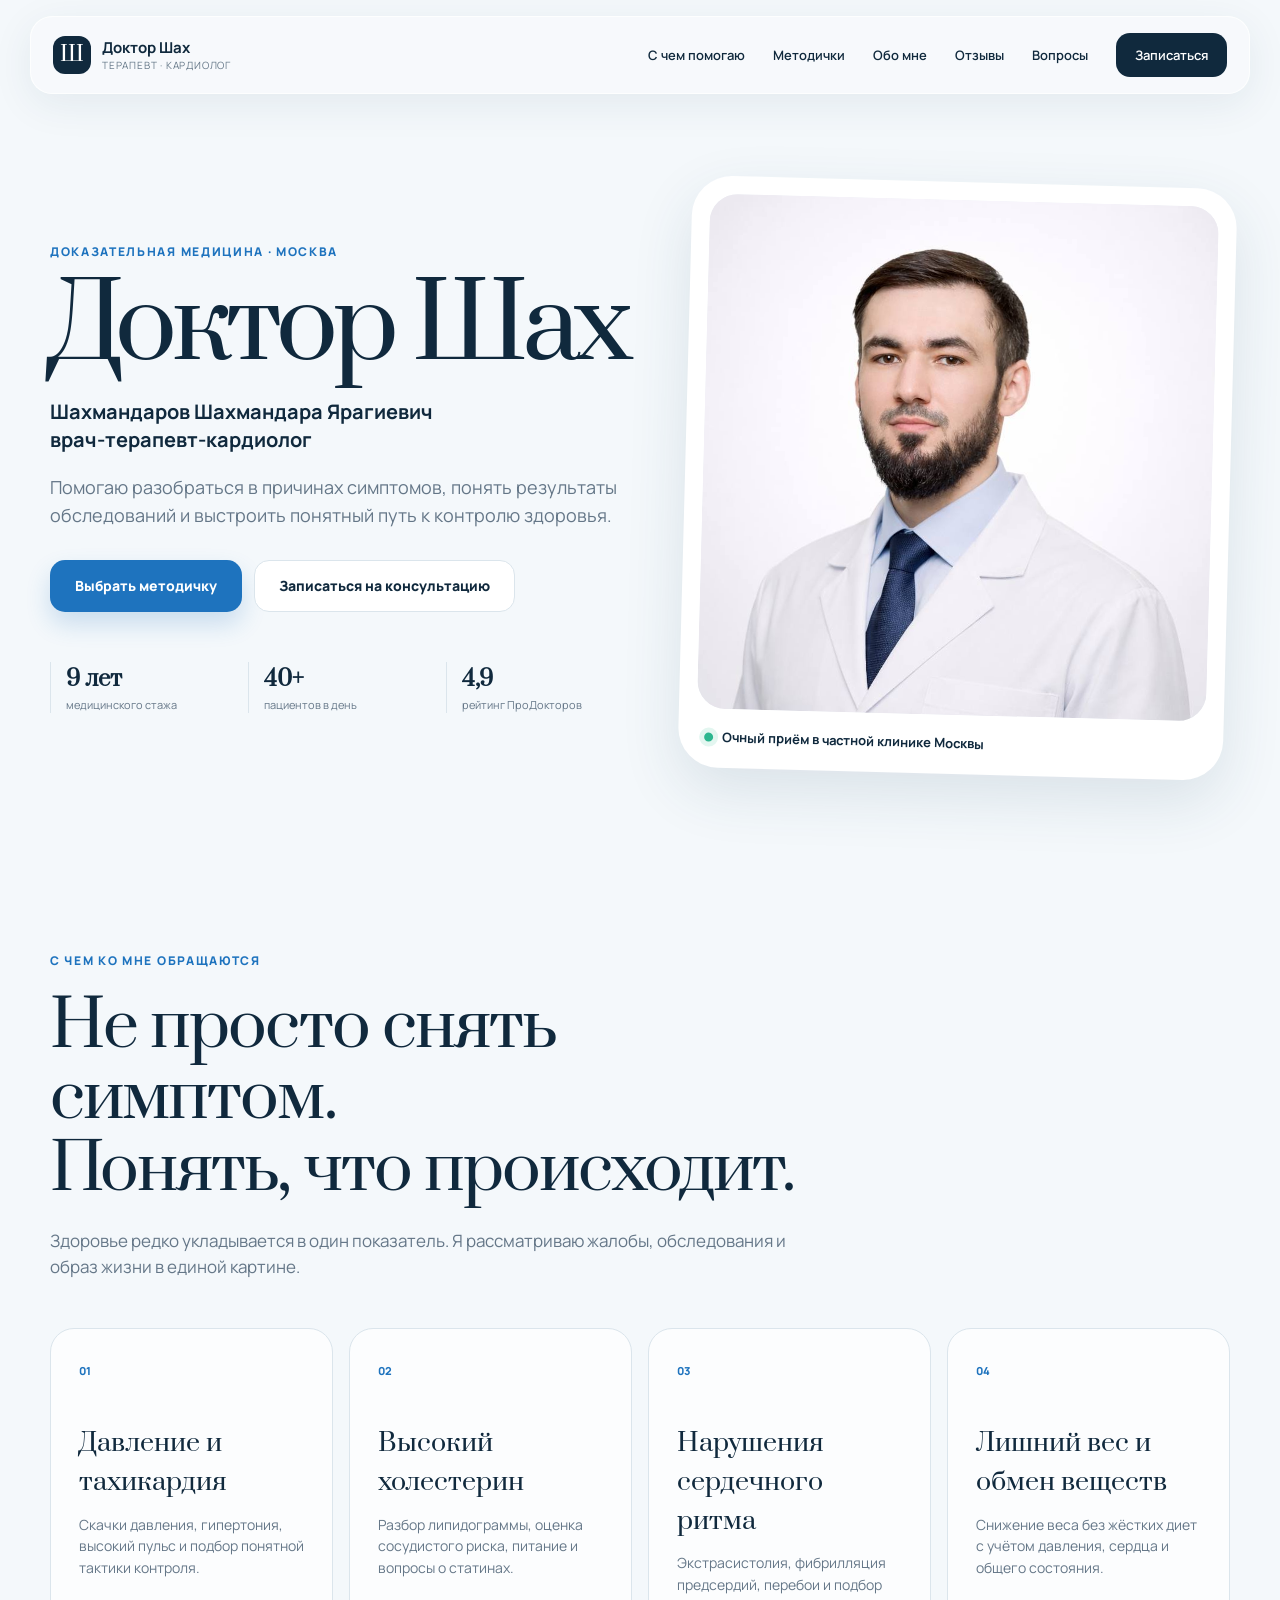
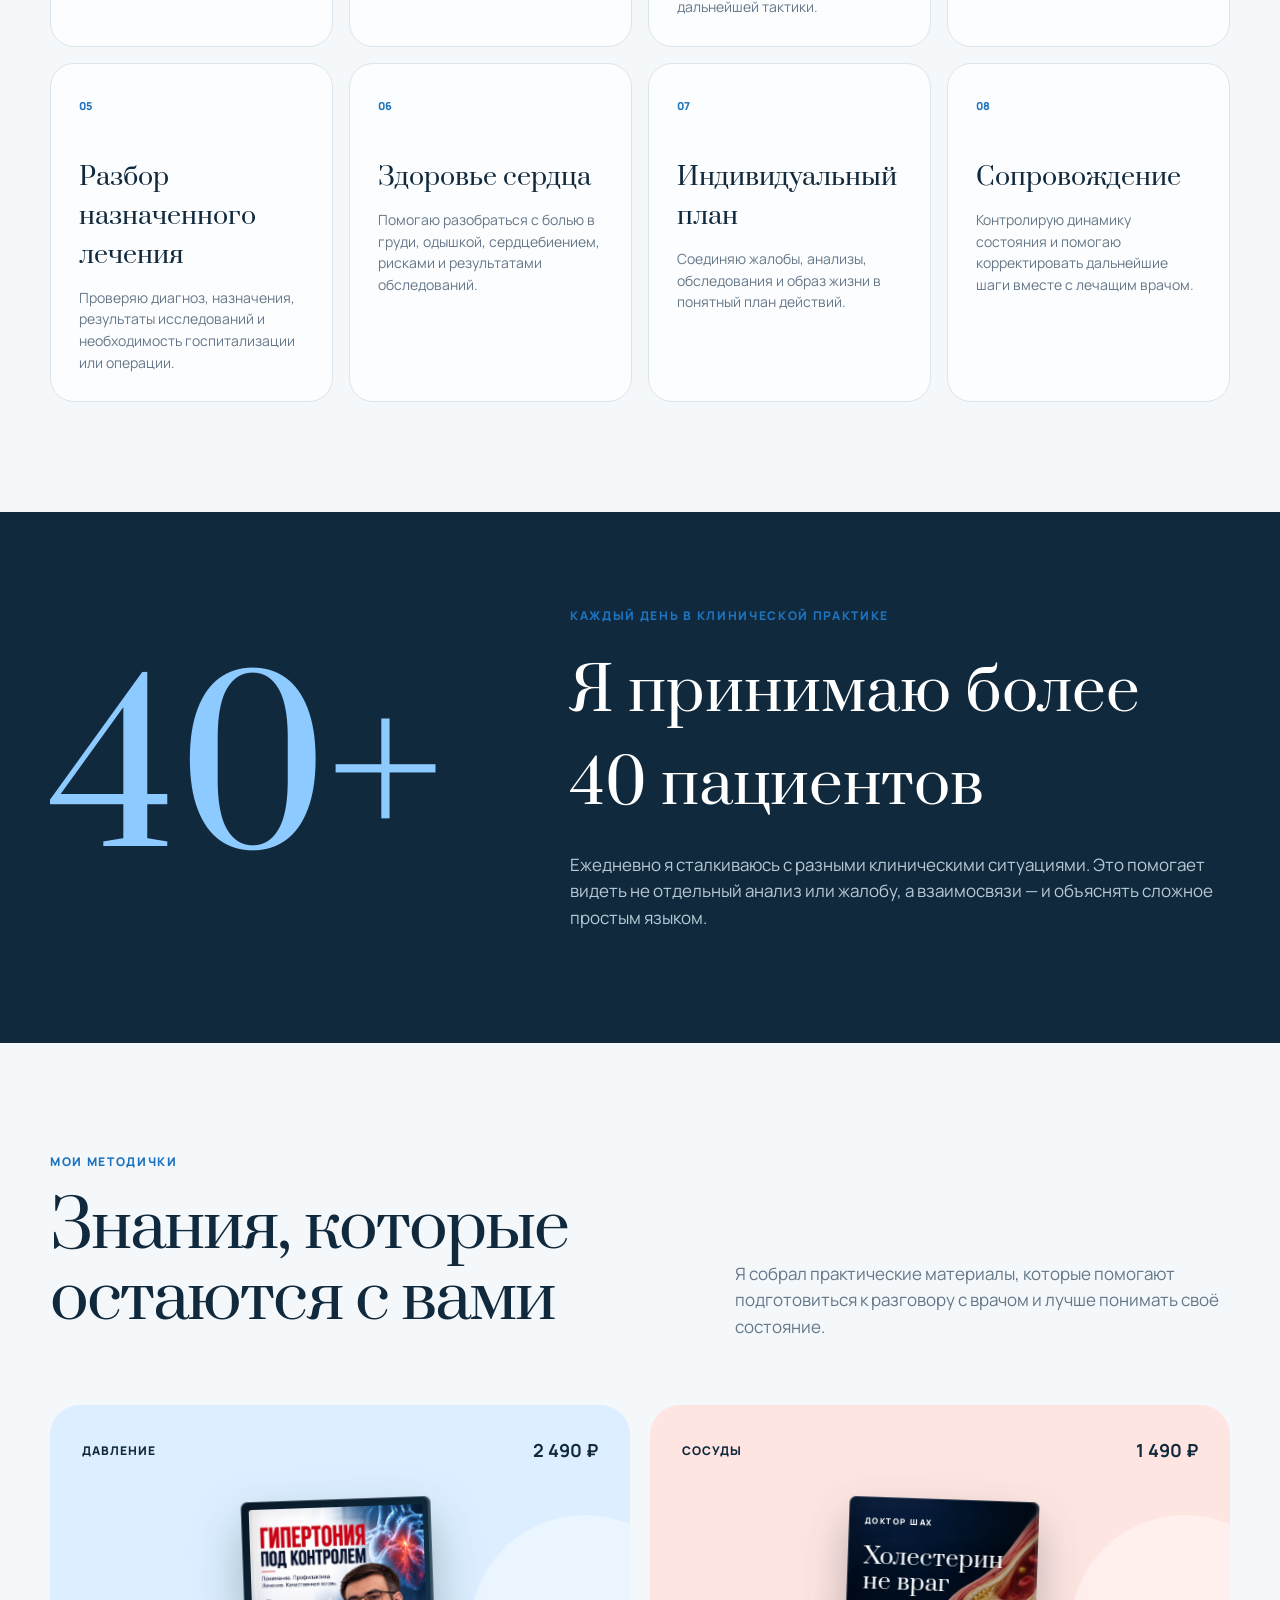
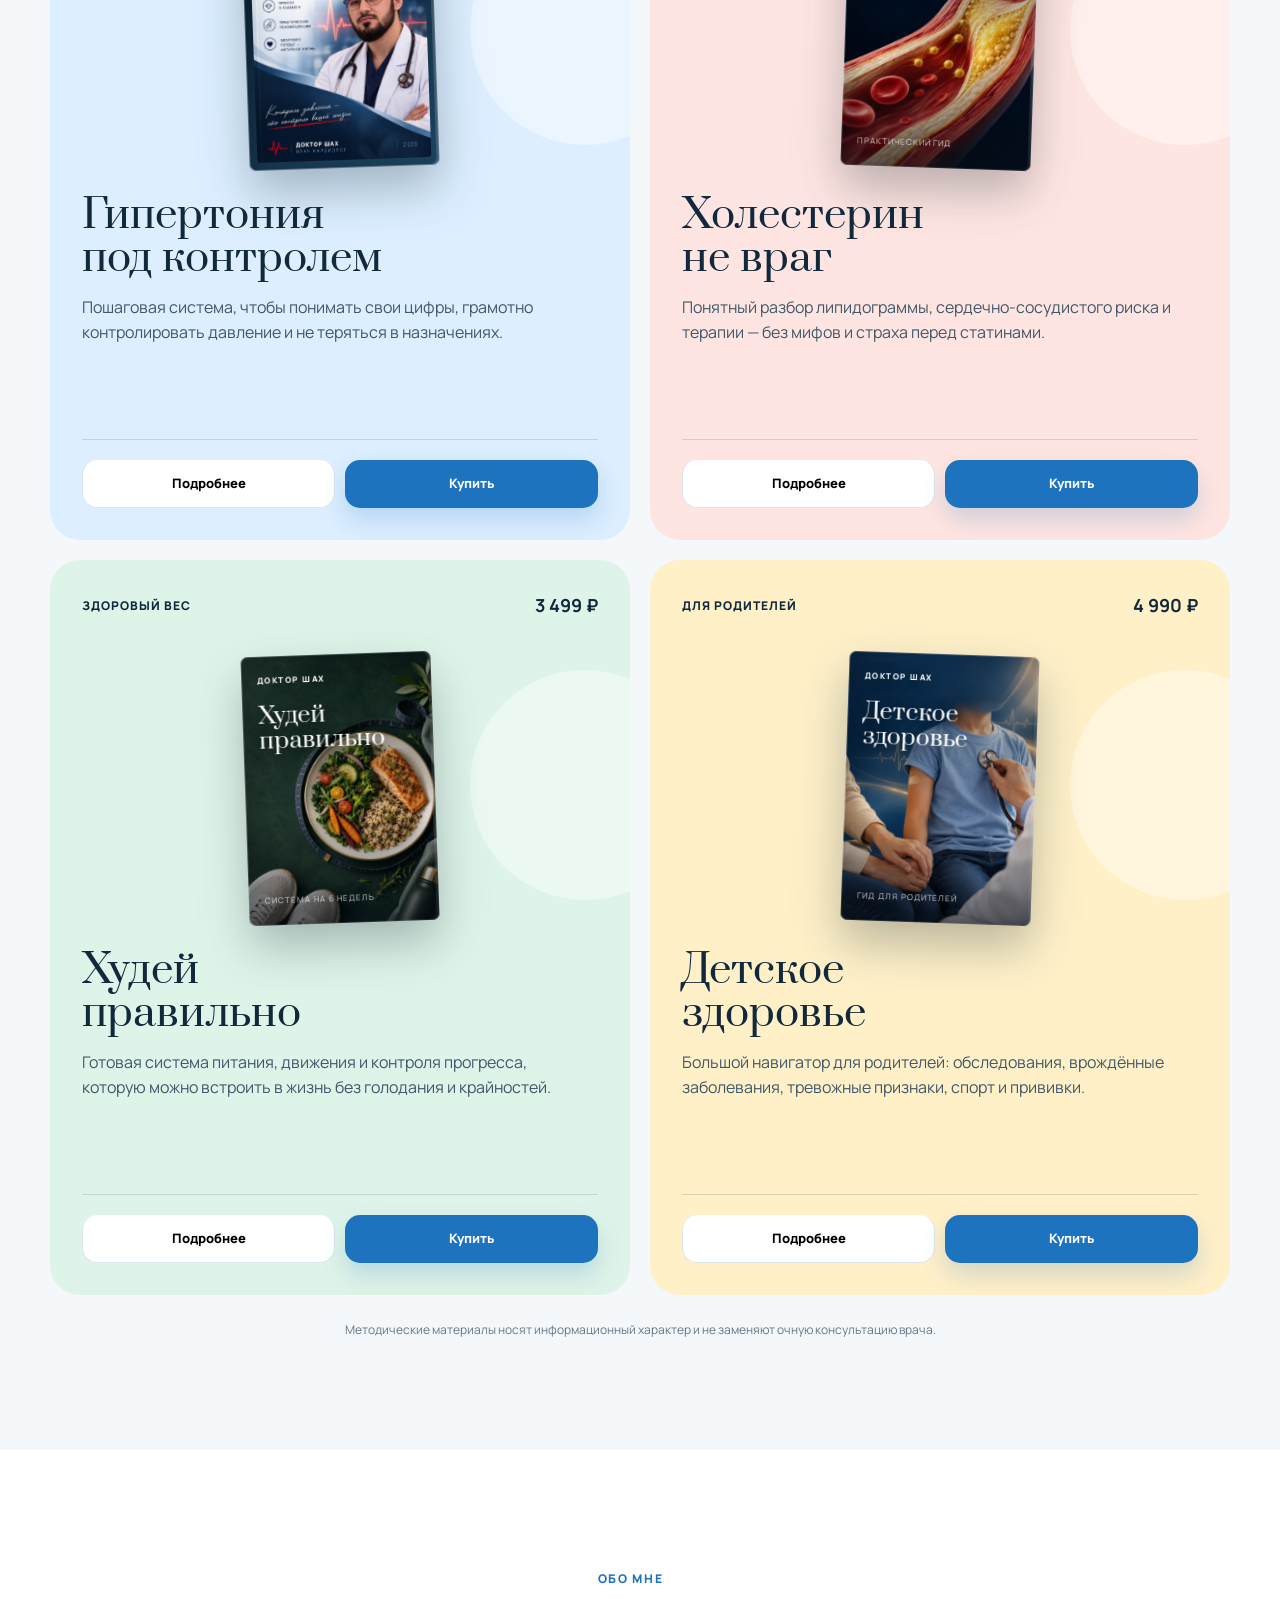
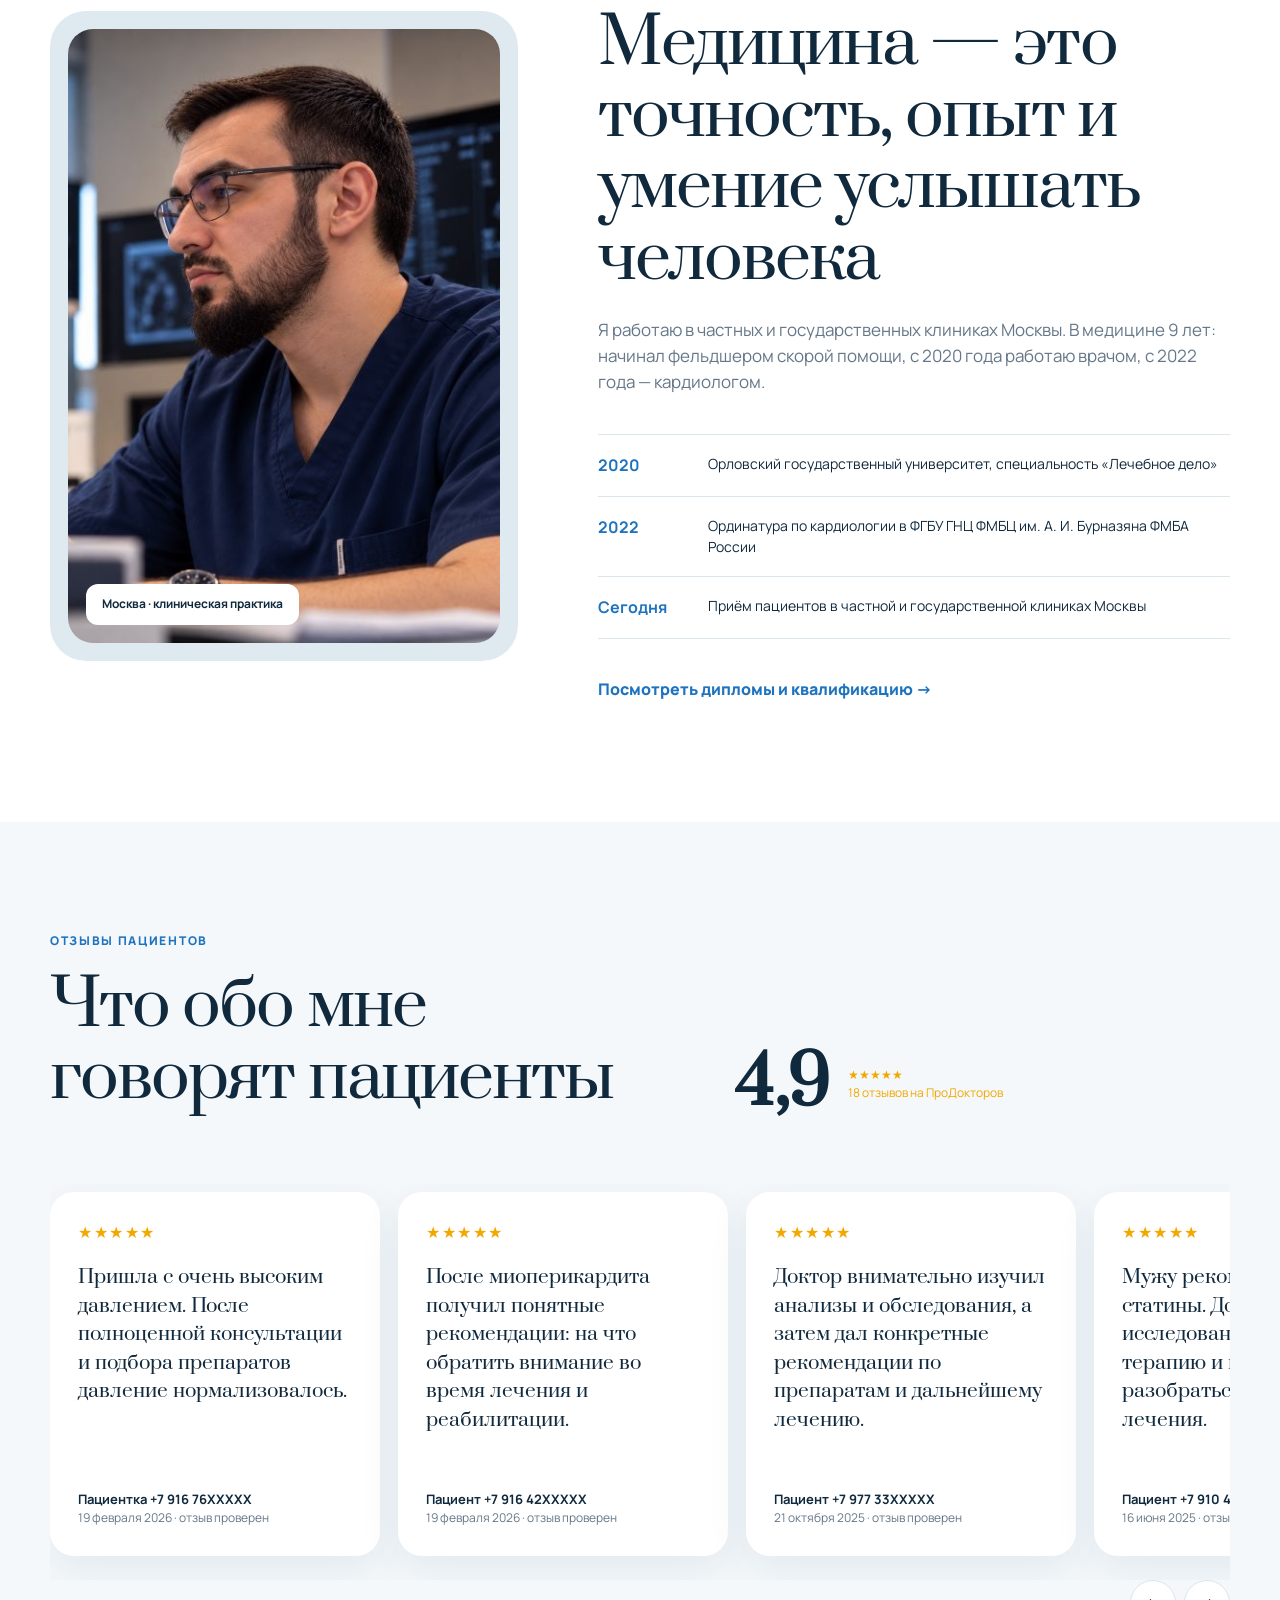
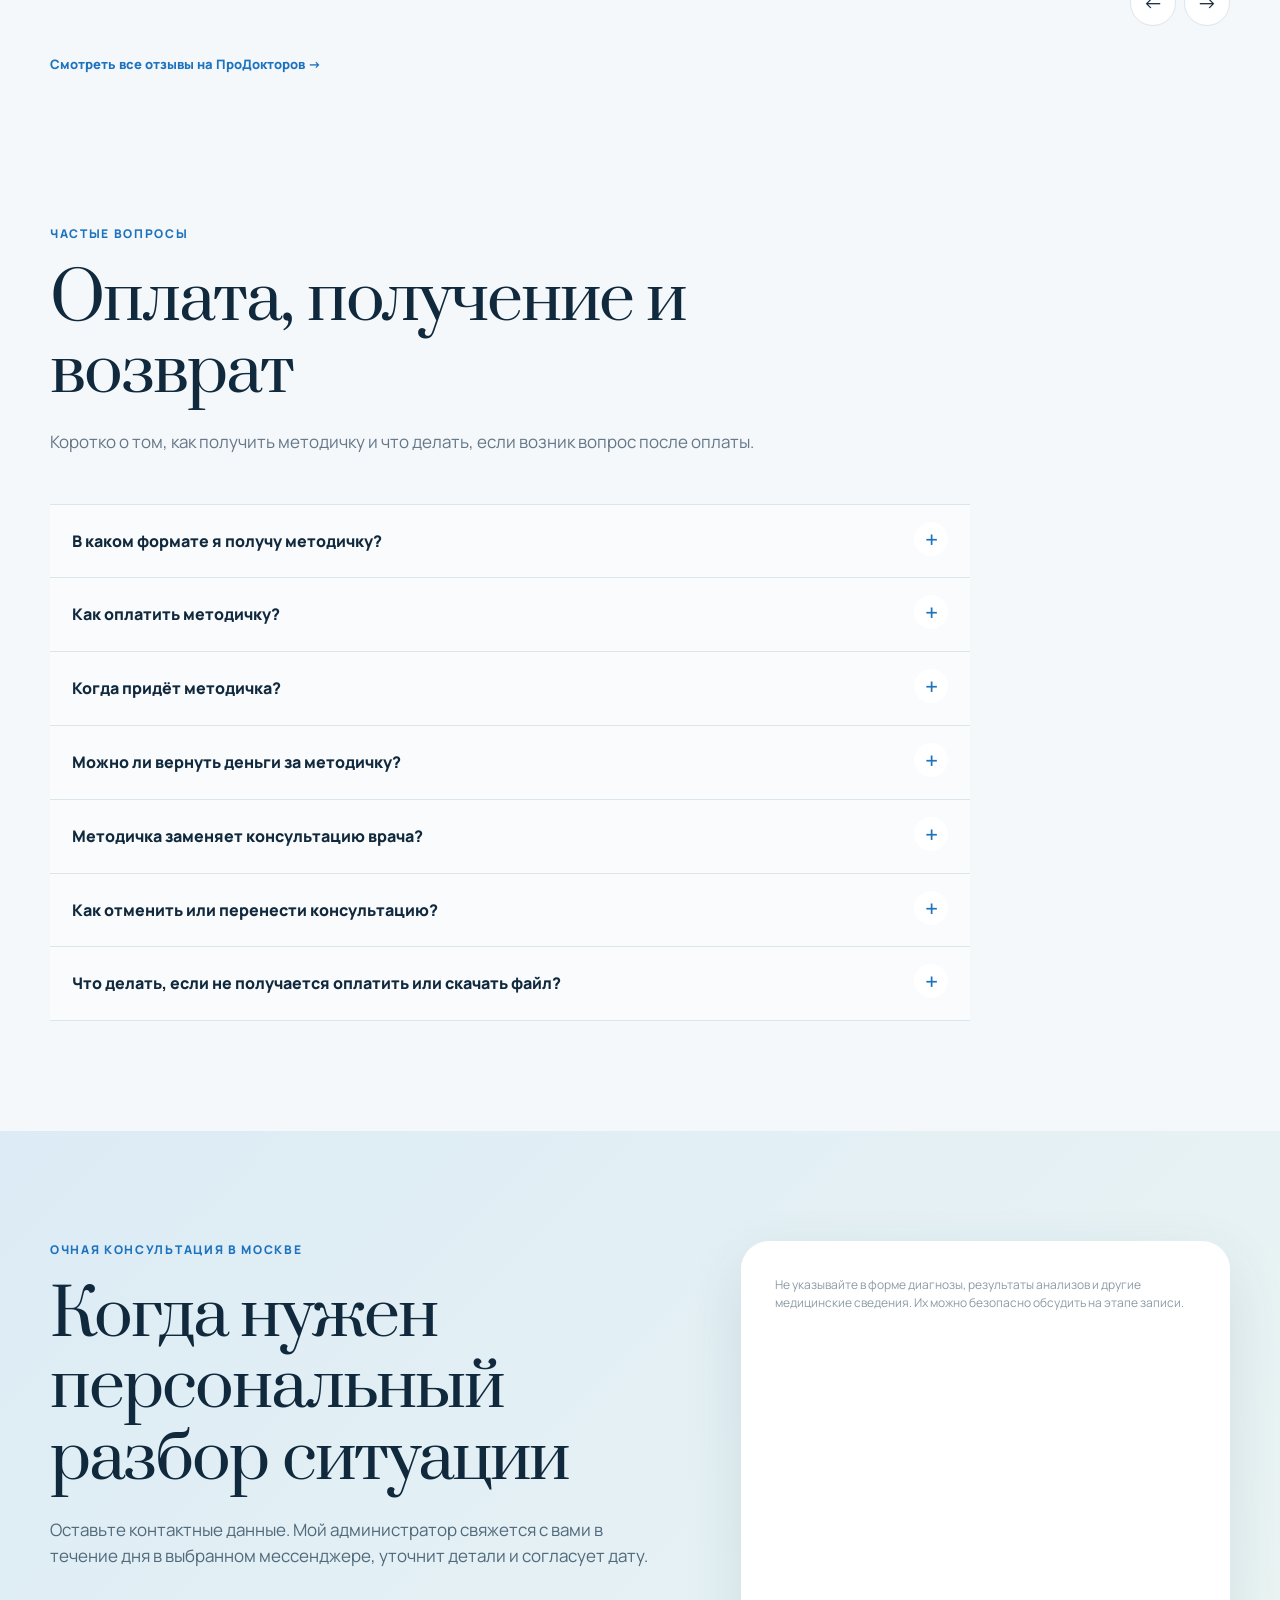
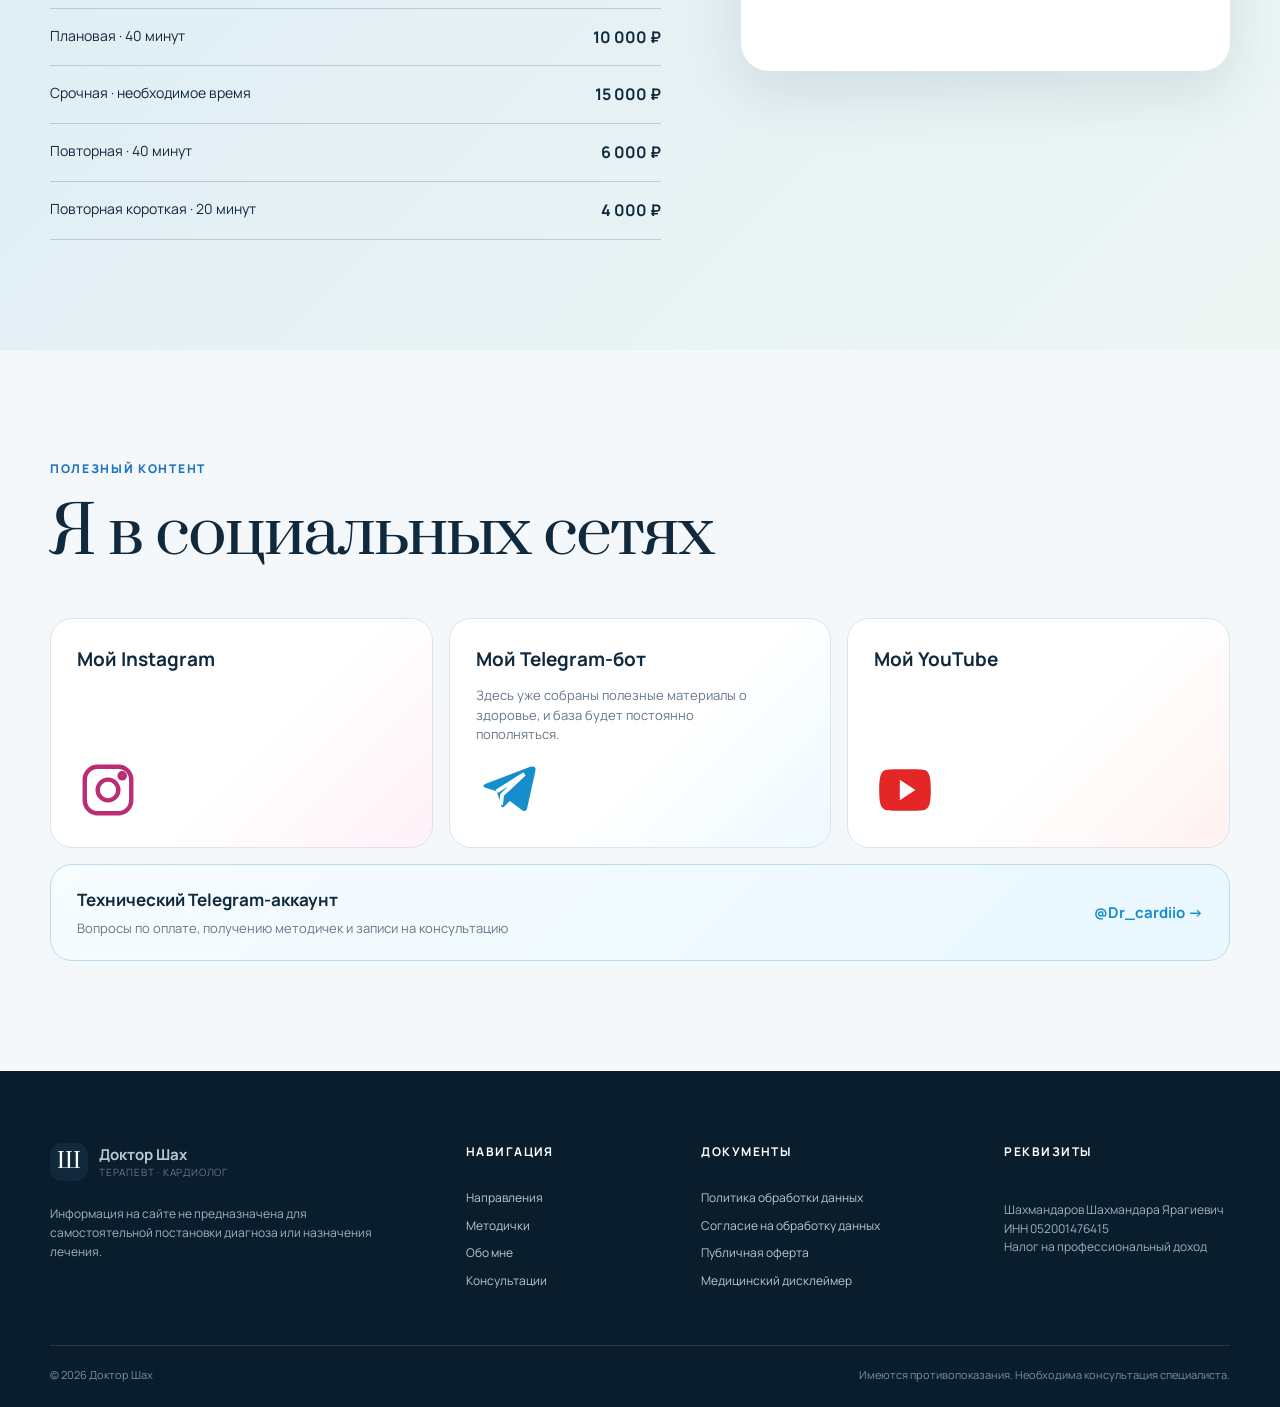
==== commit a630b847: "Перенос оплат и формы на технический домен GetCourse" ====
--- a/index.html
+++ b/index.html
@@ -102,28 +102,28 @@
           <div class="guide-cover guide-cover-classic"><img src="assets/hypertension.jpg" alt="Обложка методички «Гипертония под контролем»"></div>
           <h3>Гипертония<br>под контролем</h3>
           <p>Пошаговая система, чтобы понимать свои цифры, грамотно контролировать давление и не теряться в назначениях.</p>
-          <div class="guide-actions"><button class="button button-secondary guide-details" type="button" data-guide="hypertension" data-track="guide_details_hypertension">Подробнее</button><a class="button button-primary" href="https://doctorshakh.ru/hypertension" target="_blank" rel="noopener" data-track="guide_buy_hypertension">Купить</a></div>
+          <div class="guide-actions"><button class="button button-secondary guide-details" type="button" data-guide="hypertension" data-track="guide_details_hypertension">Подробнее</button><a class="button button-primary" href="https://dr.cardiio.doctorshakh.ru/hypertension" target="_blank" rel="noopener" data-track="guide_buy_hypertension">Купить</a></div>
         </article>
         <article class="guide-card guide-red reveal">
           <div class="guide-top"><span>Сосуды</span><b>1 490 ₽</b></div>
           <div class="guide-cover guide-cover-designed guide-cover-burgundy"><img src="assets/cover-cholesterol.webp" alt="Премиальная обложка методички «Холестерин не враг»"><div class="guide-cover-copy"><span>Доктор Шах</span><h4>Холестерин<br>не враг</h4><small>Практический гид</small></div></div>
           <h3>Холестерин<br>не враг</h3>
           <p>Понятный разбор липидограммы, сердечно-сосудистого риска и терапии — без мифов и страха перед статинами.</p>
-          <div class="guide-actions"><button class="button button-secondary guide-details" type="button" data-guide="cholesterol" data-track="guide_details_cholesterol">Подробнее</button><a class="button button-primary" href="https://doctorshakh.ru/cholesterol" target="_blank" rel="noopener" data-track="guide_buy_cholesterol">Купить</a></div>
+          <div class="guide-actions"><button class="button button-secondary guide-details" type="button" data-guide="cholesterol" data-track="guide_details_cholesterol">Подробнее</button><a class="button button-primary" href="https://dr.cardiio.doctorshakh.ru/cholesterol" target="_blank" rel="noopener" data-track="guide_buy_cholesterol">Купить</a></div>
         </article>
         <article class="guide-card guide-green reveal">
           <div class="guide-top"><span>Здоровый вес</span><b>3 499 ₽</b></div>
           <div class="guide-cover guide-cover-designed guide-cover-forest"><img src="assets/cover-weight.webp" alt="Премиальная обложка методички «Худей правильно»"><div class="guide-cover-copy"><span>Доктор Шах</span><h4>Худей<br>правильно</h4><small>Система на 6 недель</small></div></div>
           <h3>Худей<br>правильно</h3>
           <p>Готовая система питания, движения и контроля прогресса, которую можно встроить в жизнь без голодания и крайностей.</p>
-          <div class="guide-actions"><button class="button button-secondary guide-details" type="button" data-guide="weight" data-track="guide_details_weight">Подробнее</button><a class="button button-primary" href="https://doctorshakh.ru/hudey-pravilno" target="_blank" rel="noopener" data-track="guide_buy_weight">Купить</a></div>
+          <div class="guide-actions"><button class="button button-secondary guide-details" type="button" data-guide="weight" data-track="guide_details_weight">Подробнее</button><a class="button button-primary" href="https://dr.cardiio.doctorshakh.ru/hudey-pravilno" target="_blank" rel="noopener" data-track="guide_buy_weight">Купить</a></div>
         </article>
         <article class="guide-card guide-yellow reveal">
           <div class="guide-top"><span>Для родителей</span><b>4 990 ₽</b></div>
           <div class="guide-cover guide-cover-designed guide-cover-navy"><img src="assets/cover-children.webp" alt="Премиальная обложка методички «Детское здоровье»"><div class="guide-cover-copy"><span>Доктор Шах</span><h4>Детское<br>здоровье</h4><small>Гид для родителей</small></div></div>
           <h3>Детское<br>здоровье</h3>
           <p>Большой навигатор для родителей: обследования, врождённые заболевания, тревожные признаки, спорт и прививки.</p>
-          <div class="guide-actions"><button class="button button-secondary guide-details" type="button" data-guide="children" data-track="guide_details_children">Подробнее</button><a class="button button-primary" href="https://doctorshakh.ru/detskaya-metodichka" target="_blank" rel="noopener" data-track="guide_buy_children">Купить</a></div>
+          <div class="guide-actions"><button class="button button-secondary guide-details" type="button" data-guide="children" data-track="guide_details_children">Подробнее</button><a class="button button-primary" href="https://dr.cardiio.doctorshakh.ru/detskaya-metodichka" target="_blank" rel="noopener" data-track="guide_buy_children">Купить</a></div>
         </article>
       </div>
       <p class="medical-note">Методические материалы носят информационный характер и не заменяют очную консультацию врача.</p>
@@ -206,7 +206,7 @@
           </div>
         </div>
         <div class="consultation-widget reveal" aria-label="Форма записи на консультацию">
-          <script id="d61265f101347f93ce02ce5ed26661bc8177c53f" src="https://doctorshakh.ru/pl/lite/widget/script?id=1672405"></script>
+          <script id="d61265f101347f93ce02ce5ed26661bc8177c53f" src="https://dr.cardiio.doctorshakh.ru/pl/lite/widget/script?id=1672405"></script>
           <noscript>Для отправки заявки включите JavaScript в браузере или напишите в Telegram.</noscript>
           <p class="consultation-note">Не указывайте в форме диагнозы, результаты анализов и другие медицинские сведения. Их можно безопасно обсудить на этапе записи.</p>
         </div>
